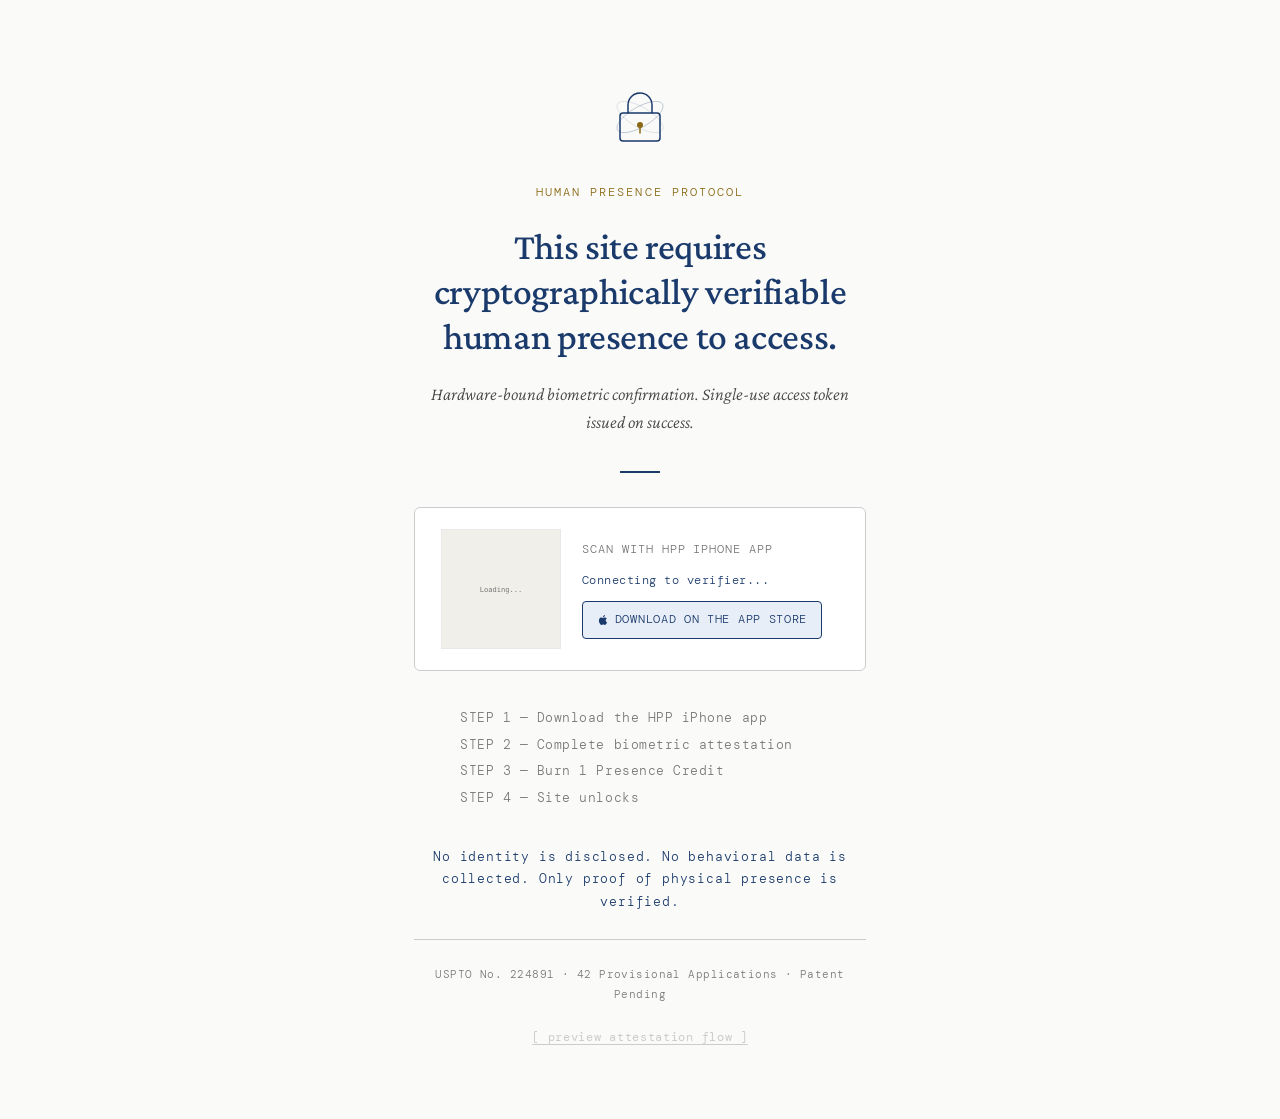
==== index.html @ fc0b7332 "Restore animated lock, full-page layout, and darker fonts on gate page User feedback: first redesign" ====
<!DOCTYPE html>
<html lang="en">
<head>
<meta charset="UTF-8">
<meta name="viewport" content="width=device-width, initial-scale=1.0">
<title>Human Presence Protocol — Architectural Framework for Verifiable Human Presence</title>
<link rel="preconnect" href="https://fonts.googleapis.com">
<link href="https://fonts.googleapis.com/css2?family=EB+Garamond:ital,wght@0,400;0,500;0,600;1,400;1,500&family=DM+Mono:wght@300;400;500&family=Crimson+Pro:ital,wght@0,300;0,400;0,600;1,300;1,400&display=swap" rel="stylesheet">
<style>
  :root {
    --ink: #1a1a1a;
    --ink-light: #444;
    --ink-muted: #777;
    --bg: #fafaf8;
    --bg-section: #f0efe9;
    --accent: #1a3a6b;
    --accent-mid: #2c5282;
    --accent-light: #e8eef7;
    --gold: #8b6914;
    --gold-light: #f7f2e4;
    --rule: #ccc;
    --rule-light: #e8e8e8;
    --serif: 'EB Garamond', Georgia, serif;
    --mono: 'DM Mono', monospace;
    --body: 'Crimson Pro', Georgia, serif;
    --nav-h: 56px;
  }

  * { box-sizing: border-box; margin: 0; padding: 0; }

  body {
    background: var(--bg);
    color: var(--ink);
    font-family: var(--serif);
    min-height: 100vh;
    overflow-y: auto;
  }

  /* ── GATE PAGE ── */
  #gate {
    position: relative; z-index: 10;
    text-align: center;
    max-width: 520px;
    width: 100%;
    margin: 0 auto;
    padding: 5rem 2rem 4rem;
    animation: fadeIn 0.7s ease both;
  }

  @keyframes fadeIn {
    from { opacity: 0; transform: translateY(16px); }
    to { opacity: 1; transform: translateY(0); }
  }

  .gate-symbol {
    width: 64px; height: 64px;
    margin: 0 auto 2rem;
    position: relative;
  }
  .gate-symbol svg { width: 100%; height: 100%; }

  /* Pulsing ring */
  .pulse-ring {
    position: absolute; inset: -16px;
    border-radius: 50%;
    border: 1px solid var(--accent);
    opacity: 0;
    animation: pulse 3s ease-out infinite;
  }
  .pulse-ring:nth-child(2) { animation-delay: 1s; }
  .pulse-ring:nth-child(3) { animation-delay: 2s; }

  @keyframes pulse {
    0% { transform: scale(0.8); opacity: 0.4; }
    100% { transform: scale(1.8); opacity: 0; }
  }

  .gate-label {
    font-family: var(--mono);
    font-size: 0.68rem;
    letter-spacing: 0.18em;
    text-transform: uppercase;
    color: var(--gold);
    margin-bottom: 1.25rem;
    display: block;
  }

  .gate-title {
    font-size: clamp(1.6rem, 5vw, 2.2rem);
    font-weight: 500;
    color: var(--accent);
    line-height: 1.2;
    margin-bottom: 1.25rem;
    letter-spacing: -0.01em;
  }

  .gate-sub {
    font-size: 1.05rem;
    color: var(--ink-light);
    line-height: 1.6;
    margin-bottom: 2rem;
    font-style: italic;
  }

  .gate-divider {
    width: 40px; height: 2px;
    background: var(--accent);
    margin: 0 auto 2rem;
  }

  /* QR + CTA row */
  .qr-row {
    display: flex;
    align-items: center;
    gap: 1.25rem;
    border: 1px solid var(--rule);
    background: white;
    padding: 1.25rem 1.5rem;
    margin-bottom: 2rem;
    border-radius: 6px;
    text-align: left;
  }
  .qr-frame {
    width: 120px; height: 120px;
    flex-shrink: 0;
    background: white;
    border: 1px solid var(--rule-light);
    display: flex; align-items: center; justify-content: center;
    overflow: hidden;
  }
  .qr-frame img {
    width: 100%; height: 100%; object-fit: contain;
  }
  .qr-right {
    display: flex; flex-direction: column; gap: 0.6rem;
  }
  .qr-caption {
    font-family: var(--mono);
    font-size: 0.72rem;
    letter-spacing: 0.08em;
    text-transform: uppercase;
    color: var(--ink-muted);
  }
  #qr-status {
    font-family: var(--mono);
    font-size: 0.72rem;
    color: var(--accent);
    letter-spacing: 0.04em;
  }

  .app-store-pill {
    display: inline-flex;
    align-items: center;
    gap: 6px;
    padding: 8px 14px;
    border: 1px solid var(--accent);
    background: var(--accent-light);
    font-family: var(--mono);
    font-size: 0.68rem;
    letter-spacing: 0.06em;
    text-transform: uppercase;
    color: var(--accent);
    border-radius: 4px;
    text-decoration: none;
    transition: background 0.15s;
    width: fit-content;
  }
  .app-store-pill:hover { background: #dde6f2; }

  /* Steps */
  .gate-steps {
    font-family: var(--mono);
    font-size: 0.78rem;
    color: var(--ink-muted);
    letter-spacing: 0.04em;
    line-height: 2;
    margin-bottom: 2rem;
    text-align: left;
    max-width: 360px;
    margin-left: auto;
    margin-right: auto;
  }

  /* Privacy footer */
  .gate-footer {
    font-family: var(--mono);
    font-size: 0.65rem;
    color: var(--ink-muted);
    letter-spacing: 0.04em;
    line-height: 1.8;
    border-top: 1px solid var(--rule);
    padding-top: 1.5rem;
  }

  /* Demo trigger */
  .demo-trigger {
    margin-top: 1.5rem;
    font-family: var(--mono);
    font-size: 0.68rem;
    color: var(--rule);
    letter-spacing: 0.06em;
    cursor: pointer;
    background: none;
    border: none;
    text-decoration: underline;
    text-underline-offset: 3px;
    transition: color 0.2s;
  }
  .demo-trigger:hover { color: var(--ink-muted); }

  @media (max-width: 520px) {
    .qr-row { flex-direction: column; text-align: center; }
    .qr-right { align-items: center; }
  }

  /* ── MODAL OVERLAY ── */
  #modal-overlay {
    display: none;
    position: fixed; inset: 0; z-index: 100;
    background: rgba(26,26,26,0.5);
    backdrop-filter: blur(4px);
    align-items: center;
    justify-content: center;
    padding: 1.5rem;
  }
  #modal-overlay.active {
    display: flex;
    animation: overlayIn 0.25s ease both;
  }
  @keyframes overlayIn {
    from { opacity: 0; }
    to { opacity: 1; }
  }

  /* ── MODAL ── */
  .modal {
    position: relative;
    max-width: 560px;
    width: 100%;
    background: var(--bg);
    border: 1px solid var(--rule);
    padding: 0;
    animation: modalIn 0.3s cubic-bezier(0.16,1,0.3,1) both;
    box-shadow: 0 24px 64px rgba(26,26,26,0.12), 0 2px 8px rgba(26,26,26,0.06);
  }
  @keyframes modalIn {
    from { opacity: 0; transform: scale(0.97) translateY(12px); }
    to { opacity: 1; transform: scale(1) translateY(0); }
  }

  /* Navy top bar */
  .modal::before {
    content: '';
    display: block;
    height: 3px;
    background: var(--accent);
  }

  .modal-inner {
    padding: 2.5rem 2.5rem 2rem;
  }

  .modal-eyebrow {
    font-family: var(--mono);
    font-size: 0.62rem;
    letter-spacing: 0.16em;
    text-transform: uppercase;
    color: var(--gold);
    margin-bottom: 1.5rem;
    display: flex;
    align-items: center;
    gap: 0.75rem;
  }
  .modal-eyebrow::after {
    content: '';
    flex: 1;
    height: 1px;
    background: var(--rule-light);
  }

  .modal-body {
    font-size: 1.08rem;
    line-height: 1.75;
    color: var(--ink-light);
  }

  .modal-body .opener {
    font-size: 1.3rem;
    font-weight: 500;
    color: var(--accent);
    margin-bottom: 1.25rem;
    line-height: 1.4;
  }

  .modal-body .trio {
    display: flex;
    flex-direction: column;
    gap: 0.1rem;
    margin: 1rem 0;
    padding-left: 1rem;
    border-left: 2px solid var(--rule);
    font-style: italic;
    color: var(--ink-muted);
    font-size: 0.98rem;
  }

  .modal-body .emphasis {
    color: var(--ink);
    font-weight: 500;
    font-size: 1.05rem;
  }

  .modal-body .headline {
    font-size: 1.12rem;
    font-weight: 600;
    color: var(--accent);
    margin: 1.25rem 0 0.75rem;
  }

  .modal-body .closing {
    font-size: 1.18rem;
    font-weight: 500;
    color: var(--accent);
    margin-top: 1.5rem;
    line-height: 1.5;
  }

  .modal-sep {
    width: 32px;
    height: 2px;
    background: var(--accent);
    margin: 1.25rem 0;
    opacity: 0.3;
  }

  /* OK button */
  .modal-footer {
    padding: 0 2.5rem 2rem;
    display: flex;
    align-items: center;
    justify-content: space-between;
    gap: 1rem;
    border-top: 1px solid var(--rule-light);
    padding-top: 1.25rem;
  }

  .modal-legal {
    font-family: var(--mono);
    font-size: 0.6rem;
    color: var(--ink-muted);
    letter-spacing: 0.04em;
    line-height: 1.6;
    max-width: 260px;
  }

  .btn-ok {
    flex-shrink: 0;
    padding: 0.65rem 2.25rem;
    background: var(--accent);
    border: 1px solid var(--accent);
    color: white;
    font-family: var(--mono);
    font-size: 0.75rem;
    letter-spacing: 0.12em;
    text-transform: uppercase;
    cursor: pointer;
    transition: background 0.15s;
    position: relative;
    overflow: hidden;
  }
  .btn-ok:hover { background: var(--accent-mid); border-color: var(--accent-mid); }
  .btn-ok span { position: relative; z-index: 1; }

  /* Verified badge */
  #verified-badge {
    display: none;
    position: fixed;
    bottom: 2rem; right: 2rem;
    z-index: 200;
    background: var(--accent);
    border: 1px solid var(--accent-mid);
    padding: 0.75rem 1.25rem;
    font-family: var(--mono);
    font-size: 0.68rem;
    letter-spacing: 0.1em;
    color: white;
    text-transform: uppercase;
    box-shadow: 0 4px 16px rgba(26,58,107,0.2);
  }
  @keyframes badgeIn {
    from { opacity: 0; transform: translateY(12px); }
    to { opacity: 1; transform: translateY(0); }
  }
  #verified-badge::before {
    content: '✓ ';
  }

* { box-sizing: border-box; margin: 0; padding: 0; }

html { scroll-behavior: smooth; font-size: 17px; }

body {
  background: var(--bg);
  color: var(--ink);
  font-family: var(--body);
  font-weight: 300;
  line-height: 1.7;
  -webkit-font-smoothing: antialiased;
}

/* ── NAV ── */
nav {
  position: sticky; top: 0; z-index: 100;
  background: rgba(250,250,248,0.97);
  border-bottom: 1px solid var(--rule);
  backdrop-filter: blur(8px);
  height: var(--nav-h);
  display: flex; align-items: center;
}
.nav-inner {
  max-width: 1200px; margin: 0 auto; padding: 0 2rem;
  display: flex; align-items: center; gap: 0; width: 100%;
}
.nav-logo {
  font-family: var(--serif); font-size: 1rem; font-weight: 500;
  color: var(--accent); text-decoration: none; letter-spacing: 0.02em;
  margin-right: auto; white-space: nowrap;
}
.nav-links {
  display: flex; gap: 0; list-style: none;
}
.nav-links a {
  display: block; padding: 0 0.85rem;
  font-family: var(--mono); font-size: 0.68rem; font-weight: 400;
  color: var(--ink-muted); text-decoration: none;
  letter-spacing: 0.06em; text-transform: uppercase;
  transition: color 0.15s;
  border-right: 1px solid var(--rule-light);
}
.nav-links a:first-child { border-left: 1px solid var(--rule-light); }
.nav-links a:hover { color: var(--accent); }

/* ── LAYOUT ── */
.container { max-width: 860px; margin: 0 auto; padding: 0 2rem; }
.container-wide { max-width: 1100px; margin: 0 auto; padding: 0 2rem; }

section { padding: 5rem 0; border-bottom: 1px solid var(--rule-light); }
section:last-child { border-bottom: none; }

/* ── HERO ── */
#home {
  padding: 7rem 0 5rem;
  background: var(--bg);
}
.hero-label {
  font-family: var(--mono); font-size: 0.72rem; font-weight: 400;
  letter-spacing: 0.12em; text-transform: uppercase; color: var(--gold);
  margin-bottom: 1.5rem; display: block;
}
.hero-title {
  font-family: var(--serif); font-size: clamp(2.2rem, 5vw, 3.4rem);
  font-weight: 500; line-height: 1.18; color: var(--accent);
  margin-bottom: 1.5rem; letter-spacing: -0.01em;
}
.hero-definition {
  font-size: 1.25rem; font-weight: 300; color: var(--ink-light);
  max-width: 640px; line-height: 1.65; margin-bottom: 2.5rem;
  border-left: 3px solid var(--accent); padding-left: 1.25rem;
  font-style: italic;
}
.hero-meta {
  font-family: var(--mono); font-size: 0.72rem; color: var(--ink-muted);
  letter-spacing: 0.04em; margin-bottom: 3rem;
}
.hero-meta span { color: var(--accent); font-weight: 500; }

.entry-grid {
  display: grid; grid-template-columns: repeat(3, 1fr); gap: 1px;
  background: var(--rule); border: 1px solid var(--rule);
  margin-top: 3rem;
}
.entry-card {
  background: var(--bg); padding: 1.75rem;
  text-decoration: none; transition: background 0.15s;
}
.entry-card:hover { background: var(--accent-light); }
.entry-card .ec-label {
  font-family: var(--mono); font-size: 0.65rem; text-transform: uppercase;
  letter-spacing: 0.1em; color: var(--gold); margin-bottom: 0.6rem; display: block;
}
.entry-card .ec-title {
  font-family: var(--serif); font-size: 1.1rem; font-weight: 500;
  color: var(--accent); margin-bottom: 0.5rem; display: block;
}
.entry-card .ec-desc {
  font-size: 0.88rem; color: var(--ink-muted); line-height: 1.5;
}

/* ── SECTION HEADERS ── */
.section-eyebrow {
  font-family: var(--mono); font-size: 0.68rem; letter-spacing: 0.12em;
  text-transform: uppercase; color: var(--gold); margin-bottom: 0.75rem; display: block;
}
.section-title {
  font-family: var(--serif); font-size: clamp(1.6rem, 3.5vw, 2.2rem);
  font-weight: 500; color: var(--accent); margin-bottom: 1rem; line-height: 1.25;
}
.section-lead {
  font-size: 1.1rem; color: var(--ink-light); max-width: 660px;
  line-height: 1.65; margin-bottom: 2.5rem;
}
.section-rule {
  width: 48px; height: 2px; background: var(--accent); margin-bottom: 2.5rem;
}

/* ── TYPOGRAPHY ── */
h3 {
  font-family: var(--serif); font-size: 1.25rem; font-weight: 500;
  color: var(--ink); margin: 2rem 0 0.6rem; line-height: 1.3;
}
h4 {
  font-family: var(--mono); font-size: 0.8rem; font-weight: 500;
  letter-spacing: 0.08em; text-transform: uppercase;
  color: var(--accent); margin: 1.5rem 0 0.4rem;
}
p { margin-bottom: 1rem; }
p:last-child { margin-bottom: 0; }

.notion-block {
  border: 1px solid var(--rule); border-left: 4px solid var(--accent);
  padding: 1.5rem 1.75rem; margin-bottom: 1.25rem; background: var(--bg);
}
.notion-block .nb-id {
  font-family: var(--mono); font-size: 0.68rem; letter-spacing: 0.1em;
  text-transform: uppercase; color: var(--accent-mid); margin-bottom: 0.4rem; display: block;
}
.notion-block .nb-name {
  font-family: var(--serif); font-size: 1.15rem; font-weight: 600;
  color: var(--ink); margin-bottom: 0.5rem;
}
.notion-block p { font-size: 0.97rem; color: var(--ink-light); }

/* ── TABLES ── */
.data-table {
  width: 100%; border-collapse: collapse;
  font-size: 0.88rem; margin: 1.5rem 0;
}
.data-table th {
  font-family: var(--mono); font-size: 0.68rem; letter-spacing: 0.08em;
  text-transform: uppercase; color: var(--ink-muted);
  border-bottom: 2px solid var(--accent); padding: 0.5rem 0.75rem;
  text-align: left; font-weight: 400;
}
.data-table td {
  padding: 0.65rem 0.75rem; border-bottom: 1px solid var(--rule-light);
  color: var(--ink-light); vertical-align: top; line-height: 1.5;
}
.data-table tr:hover td { background: var(--accent-light); }
.data-table .td-mono {
  font-family: var(--mono); font-size: 0.78rem; color: var(--accent);
}
.data-table .td-bold { font-weight: 600; color: var(--ink); }
.badge {
  display: inline-block; padding: 0.15rem 0.5rem;
  font-family: var(--mono); font-size: 0.68rem; letter-spacing: 0.06em;
  border-radius: 2px; font-weight: 500;
}
.badge-pre { background: #e8f0e8; color: var(--green-dark); }
.badge-post { background: #f0e8e8; color: var(--red-dark); }
.badge-p0 { background: var(--accent-light); color: var(--accent); }

/* ── CALLOUT / QUOTE ── */
.callout {
  background: var(--gold-light); border-left: 4px solid var(--gold);
  padding: 1.5rem 1.75rem; margin: 2rem 0; font-style: italic;
  font-size: 1.05rem; color: var(--ink);
}
.callout cite {
  display: block; margin-top: 0.75rem;
  font-style: normal; font-family: var(--mono); font-size: 0.7rem;
  color: var(--ink-muted); letter-spacing: 0.05em;
}

.warn-box {
  background: #fef9ec; border: 1px solid #d4a017; border-left: 4px solid #d4a017;
  padding: 1.25rem 1.5rem; margin: 1.5rem 0; font-size: 0.95rem;
}
.warn-box strong { color: var(--gold); font-family: var(--mono); font-size: 0.78rem; letter-spacing: 0.08em; text-transform: uppercase; }

/* ── GRID LAYOUTS ── */
.two-col { display: grid; grid-template-columns: 1fr 1fr; gap: 2rem; }
.three-col { display: grid; grid-template-columns: repeat(3, 1fr); gap: 1.5rem; }
.card {
  border: 1px solid var(--rule); padding: 1.5rem;
  background: var(--bg);
}
.card h4 { margin-top: 0; }

/* ── FILING TIMELINE ── */
.timeline { position: relative; padding-left: 2rem; }
.timeline::before {
  content: ''; position: absolute; left: 0.35rem; top: 0.4rem; bottom: 0;
  width: 1px; background: var(--rule);
}
.tl-item { position: relative; margin-bottom: 2rem; }
.tl-item::before {
  content: ''; position: absolute; left: -1.75rem; top: 0.45rem;
  width: 8px; height: 8px; border-radius: 50%;
  background: var(--accent); border: 2px solid var(--bg);
  box-shadow: 0 0 0 1px var(--accent);
}
.tl-date {
  font-family: var(--mono); font-size: 0.72rem; color: var(--accent);
  letter-spacing: 0.06em; margin-bottom: 0.3rem; display: block;
}
.tl-label { font-family: var(--serif); font-size: 1.05rem; font-weight: 500; color: var(--ink); margin-bottom: 0.4rem; }
.tl-desc { font-size: 0.92rem; color: var(--ink-muted); line-height: 1.55; }

/* ── PRIMITIVES TABLE ── */
.primitive-grid {
  display: grid; grid-template-columns: repeat(2, 1fr); gap: 1px;
  background: var(--rule); border: 1px solid var(--rule); margin: 1.5rem 0;
}
.primitive-cell {
  background: var(--bg); padding: 0.85rem 1rem;
}
.primitive-cell .pc-id {
  font-family: var(--mono); font-size: 0.7rem; color: var(--accent);
  margin-right: 0.5rem; font-weight: 500;
}
.primitive-cell .pc-name { font-size: 0.92rem; color: var(--ink); }

/* ── CHECKLIST ── */
.checklist { list-style: none; }
.checklist li {
  padding: 0.5rem 0 0.5rem 1.75rem; border-bottom: 1px solid var(--rule-light);
  position: relative; font-size: 0.95rem; color: var(--ink-light);
}
.checklist li::before {
  content: '—'; position: absolute; left: 0; color: var(--accent);
  font-family: var(--mono); font-size: 0.9rem;
}
.checklist li strong { color: var(--ink); }

/* ── SEND ORDER ── */
.send-step {
  display: grid; grid-template-columns: 2.5rem 1fr; gap: 1rem;
  align-items: start; padding: 1.25rem 0; border-bottom: 1px solid var(--rule-light);
}
.send-step:last-child { border-bottom: none; }
.step-num {
  font-family: var(--mono); font-size: 1.5rem; font-weight: 300;
  color: var(--rule); line-height: 1;
}
.step-body strong {
  font-family: var(--serif); font-size: 1.05rem; font-weight: 600;
  color: var(--accent); display: block; margin-bottom: 0.25rem;
}
.step-body .step-timing {
  font-family: var(--mono); font-size: 0.68rem; letter-spacing: 0.08em;
  text-transform: uppercase; color: var(--gold); margin-bottom: 0.4rem; display: block;
}
.step-body p { font-size: 0.92rem; color: var(--ink-muted); margin: 0; }

/* ── FOOTER ── */
footer {
  background: var(--ink); color: rgba(255,255,255,0.6);
  padding: 3rem 0; font-size: 0.82rem; font-family: var(--mono);
  letter-spacing: 0.04em; line-height: 1.8;
}
footer a { color: rgba(255,255,255,0.4); text-decoration: none; }
footer .footer-title { color: rgba(255,255,255,0.9); font-size: 0.95rem; font-family: var(--serif); font-weight: 500; margin-bottom: 0.75rem; }

/* ── UTILITY ── */
.text-mono { font-family: var(--mono); font-size: 0.82rem; }
.text-muted { color: var(--ink-muted); }
.mt-sm { margin-top: 1rem; }
.mt-md { margin-top: 2rem; }
.mt-lg { margin-top: 3rem; }
.alt-bg { background: var(--bg-section); }

/* ── RESPONSIVE ── */
@media (max-width: 768px) {
  .two-col, .three-col, .entry-grid, .primitive-grid { grid-template-columns: 1fr; }
  .nav-links { display: none; }
  .container { padding: 0 1.25rem; }
}

/* ── ANIMATIONS ── */
@keyframes fadeUp {
  from { opacity: 0; transform: translateY(16px); }
  to { opacity: 1; transform: translateY(0); }
}
.hero-title, .hero-definition, .hero-meta { animation: fadeUp 0.6s ease both; }
.hero-title { animation-delay: 0.05s; }
.hero-definition { animation-delay: 0.15s; }
.hero-meta { animation-delay: 0.25s; }
</style>
</head>
<body>

<!-- ══ HARD GATE PAGE ══ -->
<div id="gate">

  <div class="gate-symbol">
    <div class="pulse-ring"></div>
    <div class="pulse-ring"></div>
    <div class="pulse-ring"></div>
    <svg viewBox="0 0 64 64" fill="none" xmlns="http://www.w3.org/2000/svg">
      <rect x="12" y="28" width="40" height="28" rx="3" fill="none" stroke="#1a3a6b" stroke-width="1.5"/>
      <path d="M20 28v-8a12 12 0 0 1 24 0v8" fill="none" stroke="#1a3a6b" stroke-width="1.5" stroke-linecap="round"/>
      <ellipse cx="32" cy="32" rx="26" ry="10" fill="none" stroke="rgba(26,58,107,0.3)" stroke-width="0.75" transform="rotate(-30 32 32)"/>
      <ellipse cx="32" cy="32" rx="26" ry="10" fill="none" stroke="rgba(26,58,107,0.15)" stroke-width="0.75" transform="rotate(30 32 32)"/>
      <circle cx="32" cy="40" r="3" fill="#8b6914"/>
      <line x1="32" y1="43" x2="32" y2="48" stroke="#8b6914" stroke-width="1.5" stroke-linecap="round"/>
    </svg>
  </div>

  <span class="gate-label">Human Presence Protocol</span>
  <h1 class="gate-title">This site requires cryptographically verifiable human presence to access.</h1>
  <p class="gate-sub">Hardware-bound biometric confirmation. Single-use access token issued on success.</p>
  <div class="gate-divider"></div>

  <div class="qr-row">
    <div class="qr-frame">
      <img id="qr-img" src="data:image/svg+xml,%3Csvg xmlns='http://www.w3.org/2000/svg' width='200' height='200'%3E%3Crect width='200' height='200' fill='%23f0efe9'/%3E%3Ctext x='100' y='105' text-anchor='middle' font-family='monospace' font-size='12' fill='%23777'%3ELoading...%3C/text%3E%3C/svg%3E" alt="Scan this QR code with the HPP iPhone app">
    </div>
    <div class="qr-right">
      <span class="qr-caption">Scan with HPP iPhone app</span>
      <span id="qr-status">Connecting to verifier...</span>
      <a href="#" class="app-store-pill">
        <svg width="12" height="12" viewBox="0 0 24 24" fill="#1a3a6b"><path d="M18.71 19.5c-.83 1.24-1.71 2.45-3.05 2.47-1.34.03-1.77-.79-3.29-.79-1.53 0-2 .77-3.27.82-1.31.05-2.3-1.32-3.14-2.53C4.25 17 2.94 12.45 4.7 9.39c.87-1.52 2.43-2.48 4.12-2.51 1.28-.02 2.5.87 3.29.87.78 0 2.26-1.07 3.8-.91.65.03 2.47.26 3.64 1.98-.09.06-2.17 1.28-2.15 3.81.03 3.02 2.65 4.03 2.68 4.04-.03.07-.42 1.44-1.38 2.83M13 3.5c.73-.83 1.94-1.46 2.94-1.5.13 1.17-.34 2.35-1.04 3.19-.69.85-1.83 1.51-2.95 1.42-.15-1.15.41-2.35 1.05-3.11z"/></svg>
        Download on the App Store
      </a>
    </div>
  </div>

  <div class="gate-steps">
    <div>STEP 1 &mdash; Download the HPP iPhone app</div>
    <div>STEP 2 &mdash; Complete biometric attestation</div>
    <div>STEP 3 &mdash; Burn 1 Presence Credit</div>
    <div>STEP 4 &mdash; Site unlocks</div>
  </div>

  <p style="font-family:var(--mono);font-size:0.78rem;color:var(--accent);letter-spacing:0.06em;margin-bottom:1.5rem;">
    No identity is disclosed. No behavioral data is collected. Only proof of physical presence is verified.
  </p>

  <div class="gate-footer">
    USPTO No. 224891 &middot; 42 Provisional Applications &middot; Patent Pending
  </div>

  <button class="demo-trigger" onclick="showWelcome()">[ preview attestation flow ]</button>

</div>

<!-- ══ WELCOME MODAL ══ -->
<div id="modal-overlay">
  <div class="modal" role="dialog" aria-modal="true" aria-labelledby="modal-heading">
    <div class="modal-inner">
      <div class="modal-eyebrow">Attestation Complete · Presence Verified</div>

      <div class="modal-body">
        <p class="opener" id="modal-heading">Human presence verified.</p>
        <p class="opener" style="margin-top:-0.5rem;">A cryptographic proof of a physically present human has been issued.</p>

        <div class="modal-sep"></div>

        <p>By burning one Presence Credit you have opened the first human-attested website in the history of the internet.</p>

        <div class="trio">
          <span>Automated systems cannot satisfy the H-Constant.</span>
          <span style="color:var(--accent);font-style:normal;font-weight:500;">You just did.</span>
        </div>

        <div class="modal-sep"></div>

        <p>This moment demonstrates the core constraint of the Human Presence Protocol: presence is no longer a policy claim. It is a cryptographic, hardware-enforced property.</p>

        <p class="closing" style="margin-top:1.25rem;">Welcome to the attested internet.</p>
      </div>
    </div>

    <div class="modal-footer">
      <p class="modal-legal">
        All attestations are pseudonymous.<br>
        No identity disclosure. No data collection.<br>
        Patent pending · USPTO Customer No. 224891
      </p>
      <button class="btn-ok" onclick="proceed()"><span>Proceed</span></button>
    </div>
  </div>
</div>

<!-- Verified badge (persists after Proceed) -->
<div id="verified-badge">HPP Verified</div>

<script>
  var API_BASE = 'https://hpp-verifier.onrender.com';
  var RELAY_ID = null;
  var SESSION_TOKEN = null;
  var proceedClicked = false;
  var pollTimer = null;

  function showWelcome() {
    var overlay = document.getElementById('modal-overlay');
    overlay.classList.add('active');
  }

  function proceed() {
    if (proceedClicked) return;
    proceedClicked = true;
    document.getElementById('modal-overlay').classList.remove('active');
    var badge = document.getElementById('verified-badge');
    badge.style.display = 'block';
    badge.style.animation = 'badgeIn 0.4s cubic-bezier(0.16,1,0.3,1) both';
    // Redirect to the unified site page
    if (SESSION_TOKEN) {
      window.location.href = 'site.html?session_token=' + encodeURIComponent(SESSION_TOKEN);
    } else {
      window.location.href = 'site.html';
    }
  }

  // Pre-warm the backend immediately on script load (fire-and-forget)
  fetch(API_BASE + '/health').catch(function(){});

  // Request a fresh relay + QR from the backend, with auto-retry
  function initRelay() {
    var statusEl = document.getElementById('qr-status');
    var qrImg = document.getElementById('qr-img');
    if (statusEl) statusEl.textContent = 'Connecting to verifier...';
    if (qrImg) qrImg.style.animation = 'pulse-timer 2s infinite';

    var attempt = 0;
    var maxAttempts = 12; // ~60s total with backoff

    function tryChallenge() {
      attempt++;
      var delay = Math.min(attempt * 3, 10); // 3s, 6s, 9s, then cap at 10s
      if (attempt > 1 && statusEl) {
        statusEl.textContent = 'Waking verifier — attempt ' + attempt + '...';
      }

      // Step 1: Create relay slot, Step 2: Build QR
      fetch(API_BASE + '/relay/create', {
        method: 'POST',
        headers: { 'Content-Type': 'application/json' },
        body: '{}'
      })
      .then(function(res) { return res.json(); })
      .then(function(relayData) {
        if (relayData.relay_id) {
          RELAY_ID = relayData.relay_id;
          if (qrImg) { qrImg.src = API_BASE + '/qr?relay_id=' + RELAY_ID + '&session_duration=600'; qrImg.style.animation = 'none'; }
          if (statusEl) statusEl.textContent = 'Scan with HPP iPhone app';
          startPolling();
        } else if (attempt < maxAttempts) {
          setTimeout(tryChallenge, delay * 1000);
        } else {
          if (statusEl) statusEl.textContent = 'Verifier unavailable — refresh to try again';
          if (qrImg) qrImg.style.animation = 'none';
        }
      })
      .catch(function() {
        if (attempt < maxAttempts) {
          setTimeout(tryChallenge, delay * 1000);
        } else {
          if (statusEl) statusEl.textContent = 'Verifier offline — refresh to try again';
          if (qrImg) qrImg.style.animation = 'none';
        }
      });
    }

    tryChallenge();
  }

  // Relay polling — check every 2s for attestation token
  function startPolling() {
    if (!RELAY_ID) return;
    var statusEl = document.getElementById('qr-status');
    pollTimer = setInterval(function() {
      fetch(API_BASE + '/relay/' + RELAY_ID)
        .then(function(res) { return res.json(); })
        .then(function(data) {
          if (data.status === 'ready' && data.session_token) {
            clearInterval(pollTimer);
            SESSION_TOKEN = data.session_token;
            if (statusEl) statusEl.textContent = 'Presence verified';
            showWelcome();
          } else if (data.status === 'expired' || data.status === 'not_found') {
            clearInterval(pollTimer);
            if (statusEl) statusEl.textContent = 'QR expired — refresh this page to try again';
            var qrImg = document.getElementById('qr-img');
            if (qrImg) qrImg.style.opacity = '0.3';
          }
        })
        .catch(function() {});
    }, 2000);
  }

  initRelay();
</script>

<!-- ══ FULL SITE (loads after attestation) ══ -->
<div id="site" style="display:none;width:100%;">

<!-- ══ NAVIGATION ══ -->
<nav>
  <div class="nav-inner">
    <a class="nav-logo" href="#home">Human Presence Protocol</a>
    <ul class="nav-links">
      <li><a href="#architecture">Architecture</a></li>
      <li><a href="#evidence">Evidence</a></li>
      <li><a href="#remedy">Structural Remedy</a></li>
      <li><a href="#rad">RAD</a></li>
      <li><a href="#academic">Academic</a></li>
      <li><a href="#portfolio">Portfolio</a></li>
      <li><a href="#verification">Verification</a></li>
      <li><a href="#contact">Contact</a></li>
    </ul>
  </div>
</nav>

<!-- ══ HOME ══ -->
<section id="home" style="padding-top:6rem;padding-bottom:4rem;">
  <div class="container">
    <span class="hero-label">USPTO Customer No. 224891</span>
    <h1 class="hero-title">Human Presence Protocol</h1>
    <p class="hero-definition">
      HPP is a constraint-based attestation protocol that produces cryptographically verifiable evidence of human presence without requiring identity disclosure. It enforces thermodynamic cost symmetry between humans and bots: the human body is the non-parallelizable substrate; no software substitution is possible at the hardware attestation layer.
    </p>
    <p style="font-size:1.05rem;color:var(--ink-muted);font-style:italic;margin-bottom:1.5rem;padding-left:1.25rem;border-left:2px solid var(--rule);">
      "Every machine proof imposes an energy tax; HPP reads a signal existence is already emitting. The human body is the proof. Existence is the work. Presence is the consensus."
    </p>
    <div class="warn-box" style="margin-bottom:0;">
      <strong>Public Domain Release</strong> — This site releases the Human Presence Protocol (HPP) architecture into the public domain for evaluation, verification, and academic scrutiny. All 42 patent applications remain pending under USPTO Customer No. 224891; this release does not waive any patent rights.
    </div>
    <p class="hero-meta">
      <span>42 provisional patent families</span> · Filed February 14 – March 28, 2026 ·
      <span>1,429 claims</span> · 32 primitives · 15 invariants · 48 capability enablers ·
      NP Deadline: February 14, 2027
    </p>


    <div class="warn-box" style="margin-top:2.5rem;">
      <strong>Patent Pending</strong> — All 42 provisional families filed under USPTO Customer No. 224891. All materials on this site are provided for evaluation purposes only and do not constitute legal advice. All patent applications are provisional and subject to examination.
    </div>

    <div class="entry-grid" style="margin-top:3rem;">
      <a class="entry-card" href="#remedy">
        <span class="ec-label">For Regulators</span>
        <span class="ec-title">Structural Remedy</span>
        <p class="ec-desc">10-condition Srinivasan map. HPP as architecturally enforceable antitrust remedy. FTC / DOJ / AG entry point.</p>
      </a>
      <a class="entry-card" href="#rad">
        <span class="ec-label">For Counsel</span>
        <span class="ec-title">RAD Documentation</span>
        <p class="ec-desc">USPTO filing dates vs. KGM verdict. Six KGM features mapped to HPP applications. MDL 3047 bellwether context.</p>
      </a>
      <a class="entry-card" href="#academic">
        <span class="ec-label">For Academics</span>
        <span class="ec-title">Formal Model</span>
        <p class="ec-desc">Three formal notions + one physical assumption. Adversarial games. Necessity theorem. Dependency chain. USENIX NPHT submission.</p>
      </a>
    </div>
  </div>
</section>

<!-- ══ 1. ARCHITECTURE ══ -->
<section id="architecture" class="alt-bg">
  <div class="container">
    <span class="section-eyebrow">Section 1 — The Architecture</span>
    <h2 class="section-title">The Technical Core</h2>
    <div class="section-rule"></div>
    <p class="section-lead">HPP is a constraint-based attestation protocol. It enforces thermodynamic cost symmetry between humans and bots — not by detecting bot behavior, but by requiring physical costs that only a human body can produce. The human body is the non-parallelizable substrate; NPHT formalizes this. Architecture cannot be reversed by a platform decision. Presence Credits are a consequence of Biometric Burn, not a standalone economic invention. <em>HPP does not require identity disclosure; all attestations are pseudonymous and bound only to hardware, not identity.</em></p>

    <!-- 1.1 Notions -->
    <h3 id="four-notions">1.1 — Three Formal Notions + One Physical Assumption</h3>
    <p style="color:var(--ink-muted);font-size:0.95rem;margin-bottom:0.75rem;">HPP v1.2 §1.1 defines a notion as "a formally named, quantified property that parameterizes the adversarial model." Under this definition, the construction rests on three formal security notions (HPP-PRES, NPHT, Biometric Burn) and one physical assumption (H-Constant) that functions as a model-level notion. All four are required. Removing any one collapses the construction. The H-Constant is not proven within the model — it is assumed, in the same way that hardness assumptions (LWE, DDH, random oracle) are assumed in cryptography. All security claims that depend on it are assumption-conditional.</p>
    <p style="color:var(--ink-muted);font-size:0.95rem;margin-bottom:0.5rem;font-style:italic;">Notions are properties; primitives are mechanisms; assumptions are premises.</p>
    <p style="color:var(--ink-muted);font-size:0.88rem;margin-bottom:1.5rem;">HPP is: a constraint-based attestation protocol · pseudonymous by design · hardware-bound, not identity-bound. &nbsp;HPP is not: biometrics-as-identity · surveillance · behavioral detection · a social credit system · a token economy.</p>

    <table class="data-table" style="margin-bottom:2rem;">
      <thead>
        <tr>
          <th>Element</th>
          <th>Category</th>
          <th>Role</th>
          <th>Proven?</th>
        </tr>
      </thead>
      <tbody>
        <tr>
          <td class="td-bold">HPP-PRES</td>
          <td class="td-mono">Security notion</td>
          <td>Unforgeability</td>
          <td>Proven conditional on assumptions</td>
        </tr>
        <tr>
          <td class="td-bold">NPHT</td>
          <td class="td-mono">Throughput notion</td>
          <td>Non-parallelizability</td>
          <td>Proven conditional on assumptions</td>
        </tr>
        <tr>
          <td class="td-bold">Biometric Burn</td>
          <td class="td-mono">Closure notion</td>
          <td>State transition validity</td>
          <td>Proven conditional on assumptions</td>
        </tr>
        <tr style="background:var(--gold-light);">
          <td class="td-bold" style="color:var(--gold);">H-Constant</td>
          <td class="td-mono" style="color:var(--gold);">Physical assumption</td>
          <td style="color:var(--gold);">Energy lower bound</td>
          <td style="color:var(--gold);font-style:italic;">Assumed, not proven</td>
        </tr>
      </tbody>
    </table>


    <p style="color:var(--ink-muted);font-size:0.88rem;margin-bottom:1.5rem;font-style:italic;">The adversary is any PPT attacker with arbitrary compute, arbitrary software control, and no access to hardware-bound biometric liveness channels.</p>

    <div class="notion-block">
      <span class="nb-id">Notion I — HPP-PRES</span>
      <div class="nb-name">Security Notion — Cryptographic Unforgeability</div>
      <p>The core cryptographic security notion. HPP-PRES defines the adversarial unforgeability game: a probabilistic polynomial-time adversary A with query access (q_n nonce queries, q_b biometric queries, q_h hardware queries) cannot produce a valid presence attestation without satisfying the physical hardware-bound biometric requirements. Formally: Pr[A wins HPP-PRES] ≤ Adv_sig(λ,q,t) + q_n/2^λ + q_b·ε_live + q_h·ε_hw. This bound is assumption-conditional on the H-Constant holding. Revised following external review; see Section 6.</p>
    </div>

    <div class="notion-block">
      <span class="nb-id">Notion II — NPHT</span>
      <div class="nb-name">Adversarial Throughput Notion — Non-Parallelizable Human Time</div>
      <p>The adversarial throughput notion. NPHT formalizes the non-parallelizability of valid attestation sequences: the throughput of valid attestations is bounded above by the physical capacity of a single human being operating a hardware-bound device over a real-time Attestation Window. No software multiplier can substitute for the biological substrate. Bot farms cannot scale valid attestation output because the cost is per-human per window, not per compute cycle. NPHT is the formal statement of why the human body is the non-parallelizable substrate. Assumption-conditional on the H-Constant. <em>NPHT is not a performance metric; it is a security bound on adversarial throughput.</em></p>
    </div>

    <div class="notion-block" style="border-left-color:var(--gold);">
      <span class="nb-id" style="color:var(--gold);">Assumption (Model-Level Notion) — H-Constant</span>
      <div class="nb-name">Physical Lower-Bound Assumption</div>
      <p>The H-Constant (≈8 joules per attestation) is a physical lower-bound assumption — not a security notion proven within the model, but a quantified, named, load-bearing assumption that parameterizes the adversarial model. It functions as a model-level notion in the sense of v1.2 §1.1: a formally named, quantified property on which the adversarial game depends. It is assumed in the same way that hardness assumptions (LWE, random oracle) are assumed in cryptography — not derived, but stated as a condition on which all dependent security claims are conditional. The H-Constant cannot be set to zero by a software update; it is grounded in the physical energy required to produce a valid Biometric Liveness Gate signal on a Hardware-Bound Key device. <em>The H-Constant is environment-dependent; its value is not universal but must be bounded below by a positive constant in any valid instantiation (v1.2 §1.4). It does not assert a specific numeric value for any hardware platform; it asserts only that a positive lower bound exists.</em></p>
    </div>

    <div class="notion-block">
      <span class="nb-id">Notion III — Biometric Burn</span>
      <div class="nb-name">Consumption-Closure Notion — State-Predicate Closure</div>
      <p>The consumption-closure notion. Biometric Burn is a formal state predicate: a valid attestation event transitions the attestation state of a hardware-bound device from an open-window state to a closed-window state, consuming a Biometric Liveness Gate signal that cannot be replayed or delegated. Presence Credits are the output of this state transition — a consequence of Biometric Burn, not a standalone economic invention. The notion closes the construction: no attestation is valid unless the hardware-bound liveness gate has been consumed in that Attestation Window. <em>Biometric Burn is not a rate limit; it is a state-predicate closure condition (v1.2 Definition 6).</em></p>
    </div>

    <div class="callout">
      "Every machine proof imposes an energy tax; HPP reads a signal existence is already emitting. The human body is the proof. Existence is the work. Presence is the consensus."
      <cite>— HPP Core Thesis</cite>
    </div>

    <!-- Dependency Chain Diagram -->
    <h3 id="dependency-chain" style="margin-top:2rem;">1.2 — Dependency Chain</h3>
    <p style="color:var(--ink-muted);font-size:0.95rem;margin-bottom:0.5rem;">Each element is required. The chain flows left to right: the physical assumption grounds the throughput notion, which grounds unforgeability, which closes via state predicate into the Presence Credit output. <em>The dependency chain is directional; later notions cannot substitute for earlier ones.</em></p>
    <p style="color:var(--ink-muted);font-size:0.88rem;margin-bottom:1.25rem;font-style:italic;">Presence Credits are not a currency, token, or transferable asset; they are a per-window attestation output.</p>
    <div style="overflow-x:auto;margin-bottom:2rem;">
      <div style="display:flex;align-items:stretch;gap:0;min-width:600px;border:1px solid var(--rule);">
        <!-- H-Constant -->
        <div style="flex:1;background:var(--gold-light);border-right:1px solid var(--rule);padding:1.1rem 1rem;">
          <div style="font-family:var(--mono);font-size:0.62rem;letter-spacing:0.1em;text-transform:uppercase;color:var(--gold);margin-bottom:0.3rem;">Physical Assumption</div>
          <div style="font-family:var(--serif);font-size:1rem;font-weight:600;color:var(--gold);margin-bottom:0.3rem;">H-Constant</div>
          <div style="font-size:0.78rem;color:var(--ink-muted);line-height:1.4;">≈8 J/attestation<br>Energy lower bound<br><em>Assumed, not proven</em></div>
        </div>
        <!-- Arrow -->
        <div style="display:flex;align-items:center;padding:0 0.5rem;background:var(--bg-section);color:var(--ink-muted);font-size:1.2rem;">→</div>
        <!-- NPHT -->
        <div style="flex:1;background:var(--accent-light);border-right:1px solid var(--rule);padding:1.1rem 1rem;">
          <div style="font-family:var(--mono);font-size:0.62rem;letter-spacing:0.1em;text-transform:uppercase;color:var(--accent-mid);margin-bottom:0.3rem;">Throughput Notion</div>
          <div style="font-family:var(--serif);font-size:1rem;font-weight:600;color:var(--accent);margin-bottom:0.3rem;">NPHT</div>
          <div style="font-size:0.78rem;color:var(--ink-muted);line-height:1.4;">Non-parallelizability<br>Bounded by H-Constant<br><em>Conditional</em></div>
        </div>
        <!-- Arrow -->
        <div style="display:flex;align-items:center;padding:0 0.5rem;background:var(--bg-section);color:var(--ink-muted);font-size:1.2rem;">→</div>
        <!-- HPP-PRES -->
        <div style="flex:1;background:var(--accent-light);border-right:1px solid var(--rule);padding:1.1rem 1rem;">
          <div style="font-family:var(--mono);font-size:0.62rem;letter-spacing:0.1em;text-transform:uppercase;color:var(--accent-mid);margin-bottom:0.3rem;">Security Notion</div>
          <div style="font-family:var(--serif);font-size:1rem;font-weight:600;color:var(--accent);margin-bottom:0.3rem;">HPP-PRES</div>
          <div style="font-size:0.78rem;color:var(--ink-muted);line-height:1.4;">Unforgeability<br>Requires bounded NPHT<br><em>Conditional</em></div>
        </div>
        <!-- Arrow -->
        <div style="display:flex;align-items:center;padding:0 0.5rem;background:var(--bg-section);color:var(--ink-muted);font-size:1.2rem;">→</div>
        <!-- Biometric Burn -->
        <div style="flex:1;background:var(--accent-light);border-right:1px solid var(--rule);padding:1.1rem 1rem;">
          <div style="font-family:var(--mono);font-size:0.62rem;letter-spacing:0.1em;text-transform:uppercase;color:var(--accent-mid);margin-bottom:0.3rem;">Closure Notion</div>
          <div style="font-family:var(--serif);font-size:1rem;font-weight:600;color:var(--accent);margin-bottom:0.3rem;">Biometric Burn</div>
          <div style="font-size:0.78rem;color:var(--ink-muted);line-height:1.4;">State transition validity<br>Closes construction<br><em>Conditional</em></div>
        </div>
        <!-- Arrow -->
        <div style="display:flex;align-items:center;padding:0 0.5rem;background:var(--bg-section);color:var(--ink-muted);font-size:1.2rem;">→</div>
        <!-- Presence Credits -->
        <div style="flex:1;background:var(--bg);padding:1.1rem 1rem;">
          <div style="font-family:var(--mono);font-size:0.62rem;letter-spacing:0.1em;text-transform:uppercase;color:var(--ink-muted);margin-bottom:0.3rem;">Output</div>
          <div style="font-family:var(--serif);font-size:1rem;font-weight:600;color:var(--ink);margin-bottom:0.3rem;">Presence Credits</div>
          <div style="font-size:0.78rem;color:var(--ink-muted);line-height:1.4;">Non-transferable<br>Hardware-bound<br><em>Per window</em></div>
        </div>
      </div>
    </div>

    <!-- 1.3 Minimal Constraint Set -->
    <h3 id="minimal-constraint">1.3 — Minimal Constraint Set</h3>
    <p>The Minimal Constraint Set consists of three formal notions (HPP-PRES, NPHT, Biometric Burn) and one physical assumption (H-Constant). All four are required. Removing any one collapses the construction under the adversarial model of v1.2. <em>The Minimal Constraint Set is not tunable; all four elements must hold simultaneously.</em></p>
    <p style="color:var(--ink-muted);font-size:0.95rem;margin-top:0.75rem;">Server-time-authoritative gating and Hardware-Bound Keys are necessary implementation prerequisites — required for any valid instantiation — but they are not themselves the formal constraint set. They are conditions on which the notions depend, not the notions themselves.</p>
    <div class="two-col" style="margin:1.5rem 0;">
      <div class="card">
        <h4>Implementation Prerequisite 1 — Server-Time-Authoritative Gating</h4>
        <p>Attestation Windows are set by server time, not client clock, preventing replay and pre-computation attacks. Required for NPHT and HPP-PRES to hold. <em>An Attestation Window is a server-defined real-time interval during which a biometric liveness event must occur for an attestation to be valid.</em></p>
      </div>
      <div class="card">
        <h4>Implementation Prerequisite 2 — Hardware-Bound Keys</h4>
        <p>Attestation is cryptographically bound to a specific physical device via Secure Enclave or equivalent TEE. Required for the H-Constant assumption and Biometric Burn notion to hold. <em>Hardware-Bound Keys are non-exportable keys generated inside a Secure Enclave or equivalent TEE; they cannot be cloned, copied, or transferred.</em></p>
      </div>
    </div>

    <!-- 1.4 Primitives -->
    <h3 id="primitives">1.4 — 32 Primitives (P1–P15 · G1–G9 · E1–E8)</h3>
    <p style="color:var(--ink-muted);font-size:0.95rem;margin-bottom:1rem;">Primitives are algorithmic or architectural building blocks — they are distinct from notions. Notions are formal security properties; primitives are the specific mechanisms that implement them. Layer 8: P1–P15 (Human Presence Protocol) · Layer 9: G1–G9 (Constitutional Governance, open-sourced CC) · Layer 10: E1–E8 (Economic Framework). The 48 Capability Enablers (CE1–CE48) span all rings and express how primitives combine into deployable functions.</p>
    <div class="primitive-grid">
      <div class="primitive-cell"><span class="pc-id">P1</span><span class="pc-name">Time-Anchored Biometric Pulse</span></div>
      <div class="primitive-cell"><span class="pc-id">P2</span><span class="pc-name">Hardware-Bound Attestation Root</span></div>
      <div class="primitive-cell"><span class="pc-id">P3</span><span class="pc-name">Human Continuity Score</span></div>
      <div class="primitive-cell"><span class="pc-id">P4</span><span class="pc-name">Daily Boundary Epoch</span></div>
      <div class="primitive-cell"><span class="pc-id">P5</span><span class="pc-name">Non-Transferable Presence Credit</span></div>
      <div class="primitive-cell"><span class="pc-id">P6</span><span class="pc-name">Single Primary Device</span></div>
      <div class="primitive-cell"><span class="pc-id">P7</span><span class="pc-name">Atomic Migration</span></div>
      <div class="primitive-cell"><span class="pc-id">P8</span><span class="pc-name">Deferred Attestation Settlement</span></div>
      <div class="primitive-cell"><span class="pc-id">P9</span><span class="pc-name">Trust Bridging Assertion</span></div>
      <div class="primitive-cell"><span class="pc-id">P10</span><span class="pc-name">API-Mediated Verification</span></div>
      <div class="primitive-cell"><span class="pc-id">P11</span><span class="pc-name">Tamper-Evident Ledger</span></div>
      <div class="primitive-cell"><span class="pc-id">P12</span><span class="pc-name">Commitment-Based Presence Proof</span></div>
      <div class="primitive-cell"><span class="pc-id">P13</span><span class="pc-name">Replay-Resistant Attestation Windows</span></div>
      <div class="primitive-cell"><span class="pc-id">P14</span><span class="pc-name">Anti-Sybil Presence Accumulation</span></div>
      <div class="primitive-cell"><span class="pc-id">P15</span><span class="pc-name">Endpoint-Bound Attestation</span></div>
      <div class="primitive-cell"><span class="pc-id">G1–G9</span><span class="pc-name">Constitutional Governance Primitives (Layer 9, CC license)</span></div>
      <div class="primitive-cell"><span class="pc-id">E1–E8</span><span class="pc-name">Economic Framework Primitives (Layer 10)</span></div>
      <div class="primitive-cell"><span class="pc-id">CE1–CE48</span><span class="pc-name">48 Capability Enablers — cross-ring deployment functions</span></div>
    </div>

    <!-- 1.5 Ring/Layer Stack -->
    <h3 id="rings">1.5 — Rings, Layers, and Enforcement Stack</h3>
    <div class="three-col" style="margin-top:1.25rem;">
      <div class="card">
        <h4>Ring 1</h4>
        <p style="font-size:0.9rem;">Hardware Attestation. Secure Enclave / TEE binding. Pro-A (App. No. 63/983,106) and Pro-K (App. No. 63/983,136). Filed February 14, 2026. Pro-A and Pro-K are the primary RAD anchors for the portfolio — 39 days before the KGM verdict.</p>
      </div>
      <div class="card">
        <h4>Ring 2</h4>
        <p style="font-size:0.9rem;">Enforcement Economics. H-Constant physical lower-bound notion. Presence Credits as consequence of Biometric Burn. Non-transferability. Pro-L (App. No. 63/985,404) filed February 18, 2026. Pro-L is a RAD anchor for enforcement economics — 35 days before verdict.</p>
      </div>
      <div class="card">
        <h4>Rings 3–4</h4>
        <p style="font-size:0.9rem;">Verticals. Age verification (Pro-P, RAD anchor, February 18, 2026). Child safety (Pro-M, March 27, 2026). Active/Passive presence tiers (Pro-Q, App. No. 64/018,841, March 27, 2026). Pro-Q is a post-verdict enforcement architecture — not a RAD anchor.</p>
      </div>
      <div class="card">
        <h4>INV Layer</h4>
        <p style="font-size:0.9rem;">15 System Invariants. INV-01 through INV-15. Top-Level Domain namespace. INV-15 (Endpoint-Bound Attestation, App. No. 64/018,908) confirmed March 27, 2026.</p>
      </div>
      <div class="card">
        <h4>ECO Layer</h4>
        <p style="font-size:0.9rem;">Economic primitives. ECO-A through ECO-H define the Presence Credit supply mechanics, settlement architecture, and cross-platform interoperability structures. These are architectural primitives — not market mandates or policy prescriptions.</p>
      </div>
      <div class="card">
        <h4>Layers 8–11</h4>
        <p style="font-size:0.9rem;">L8: Human Presence Protocol · L9: Constitutional Governance (open-sourced CC) · L10: Economic Framework · L11: Civilization Design</p>
      </div>
    </div>

    <!-- What HPP is NOT -->
    <h3 style="margin-top:3rem;">1.6 — What HPP Is Not</h3>
    <p style="color:var(--ink-muted);font-size:0.95rem;margin-bottom:1.25rem;">HPP does not require identity disclosure; all attestations are pseudonymous. The protocol answers one question only: is this signal consistent with a physically present human being? The following misinterpretations are common and incorrect.</p>
    <div class="three-col" style="margin-top:1rem;">
      <div class="card" style="border-left:3px solid var(--red-dark);">
        <h4 style="color:var(--red-dark);">Not biometrics-as-identity</h4>
        <p style="font-size:0.88rem;">HPP uses a biometric signal to confirm liveness — the physical presence of a human being in an Attestation Window. It does not use biometrics to identify who that human is. P12 (Commitment-Based Presence Proof) enables zero-knowledge verification: a platform receives proof of presence, not identity.</p>
      </div>
      <div class="card" style="border-left:3px solid var(--red-dark);">
        <h4 style="color:var(--red-dark);">Not surveillance</h4>
        <p style="font-size:0.88rem;">HPP does not record, transmit, or aggregate user behavior. The attestation is a point-in-time cryptographic proof. It says "a human was present at this device at this window." It does not say what that human did, read, said, or bought.</p>
      </div>
      <div class="card" style="border-left:3px solid var(--red-dark);">
        <h4 style="color:var(--red-dark);">Not behavioral detection</h4>
        <p style="font-size:0.88rem;">HPP is constraint-based, not detection-based. It does not analyze patterns of behavior to infer whether a user is a bot. It enforces a physical cost that bots cannot pay. The distinction is foundational: detection degrades as AI improves; constraint does not.</p>
      </div>
      <div class="card" style="border-left:3px solid var(--red-dark);">
        <h4 style="color:var(--red-dark);">Not a social credit system</h4>
        <p style="font-size:0.88rem;">Presence Credits are non-transferable, non-tradeable, and not linked to behavior, content, or social standing. They record only that a human was present. They expire daily. They cannot be accumulated across identities or used for scoring.</p>
      </div>
      <div class="card" style="border-left:3px solid var(--red-dark);">
        <h4 style="color:var(--red-dark);">Not a token economy</h4>
        <p style="font-size:0.88rem;">Presence Credits are not a cryptocurrency, a blockchain token, or a monetizable asset. They are an architectural state output of Biometric Burn — a formal closure predicate. Their function is attestation validity, not exchange value.</p>
      </div>
      <div class="card" style="border-left:3px solid var(--red-dark);">
        <h4 style="color:var(--red-dark);">Not a mandate or policy</h4>
        <p style="font-size:0.88rem;">HPP is an architectural framework presented for evaluation. It does not assert that any regulator, court, or platform has adopted or is required to adopt it. All materials on this site are provided for informational and technical evaluation purposes only.</p>
      </div>
    </div>

    <!-- Threat Model Summary -->
    <h3 style="margin-top:3rem;">1.7 — Threat Model Summary</h3>
    <p style="color:var(--ink-muted);font-size:0.95rem;margin-bottom:1.25rem;">HPP is designed to defeat the following adversarial classes under the v1.2 adversarial model. All security claims are assumption-conditional on the H-Constant.</p>
    <table class="data-table">
      <thead>
        <tr>
          <th>Adversary Class</th>
          <th>Attack Vector</th>
          <th>HPP Defense</th>
          <th>Relevant Notion</th>
        </tr>
      </thead>
      <tbody>
        <tr>
          <td class="td-bold">Bot farm operator</td>
          <td>Parallel software agents generating fake attestations at scale</td>
          <td>H-Constant: each valid attestation requires ≈8 J of physical energy from a hardware-bound device. Bot-scale deployment is thermodynamically prohibitive.</td>
          <td class="td-mono">H-Constant (assumption) · NPHT</td>
        </tr>
        <tr>
          <td class="td-bold">Replay attacker</td>
          <td>Capturing and replaying valid attestations from legitimate users</td>
          <td>P13 (Replay-Resistant Attestation Windows): each attestation is tied to a server-time-authoritative window and is invalid outside it. Replayed attestations fail window validation.</td>
          <td class="td-mono">HPP-PRES · P13</td>
        </tr>
        <tr>
          <td class="td-bold">Key exfiltration attacker</td>
          <td>Exporting Hardware-Bound Keys to produce attestations on non-target hardware</td>
          <td>Hardware-Bound Keys are generated inside Secure Enclave / TEE and are non-exportable by design. Exfiltration is outside the threat model — assumed infeasible under the hardware attestation prerequisite.</td>
          <td class="td-mono">HPP-PRES · P2</td>
        </tr>
        <tr>
          <td class="td-bold">Sybil attacker</td>
          <td>Creating multiple virtual identities to accumulate Presence Credits above per-human biological capacity</td>
          <td>P14 (Anti-Sybil Presence Accumulation): Presence Credits are bounded by P6 (Single Primary Device) and Biometric Burn's per-window consumption. Multi-device accumulation requires physical multiplication of human actors.</td>
          <td class="td-mono">Biometric Burn · P14 · P6</td>
        </tr>
        <tr>
          <td class="td-bold">Delegation attacker</td>
          <td>Delegating biometric attestation to another human to produce credits on behalf of a third party</td>
          <td>Presence Credits are non-transferable (P5). Credits earned on device A by human B are valid only for device A in the window they were earned. Transfer is architecturally blocked, not policy-restricted.</td>
          <td class="td-mono">Biometric Burn · P5</td>
        </tr>
        <tr>
          <td class="td-bold">AI liveness spoofing</td>
          <td>Using generative AI to produce synthetic biometric signals that satisfy the Biometric Liveness Gate</td>
          <td>ε_live (Biometric Liveness Gate) is a formal parameter. Concrete instantiation determines the bound. This is an open research problem (see Section 6.4). HPP does not assert unconditional resistance to advanced AI liveness spoofing; it asserts it is assumption-conditional on ε_live.</td>
          <td class="td-mono">HPP-PRES (ε_live term)</td>
        </tr>
      </tbody>
    </table>
  </div>
</section>

<!-- ══ 2. EVIDENCE ══ -->
<section id="evidence">
  <div class="container">
    <span class="section-eyebrow">Section 2 — Evidence &amp; Evaluation</span>
    <h2 class="section-title">Pre-Verdict Filing Chronology</h2>
    <div class="section-rule"></div>
    <p class="section-lead">USPTO filing dates are documentary evidence. They establish that HPP was architected, formalized, and filed prior to judicial findings of design defect. This is the foundation of the RAD record.</p>

    <div class="timeline">
      <div class="tl-item">
        <span class="tl-date">January 13, 2025</span>
        <div class="tl-label">MDL 3047 Trial Begins — KGM v. Meta et al.</div>
        <p class="tl-desc">Six interaction design features at issue: infinite scroll, autoplay, notifications, beauty filters, like counts, algorithmic amplification. HPP not yet filed.</p>
      </div>
      <div class="tl-item">
        <span class="tl-date" style="color:var(--green-dark);font-weight:500;">February 14, 2026 — HPP Wave 1</span>
        <div class="tl-label">12 Core Applications Filed · <span class="badge badge-pre">39 days before verdict</span></div>
        <p class="tl-desc">Pro-A through Pro-K. Ring 1 (hardware-bound biometric attestation), Ring 2 (enforcement economics), Ring 3 (interoperability). App. Nos. 63/983,106–63/983,136. Pro-A and Pro-K are the primary RAD anchors for the KGM feature set. This wave establishes the portfolio's priority date.</p>
      </div>
      <div class="tl-item">
        <span class="tl-date" style="color:var(--green-dark);font-weight:500;">February 18, 2026 — HPP Wave 2</span>
        <div class="tl-label">Pro-L and Pro-P Filed · <span class="badge badge-pre">35 days before verdict</span></div>
        <p class="tl-desc">Pro-L: H-Constant Enforcement (App. No. 63/985,404) — physical lower-bound notion formalized. Pro-P: Age Verification (App. No. 63/985,418) — privacy-preserving age gate. Pro-L is a RAD anchor for enforcement economics. Pro-P is the RAD anchor for the beauty filter KGM feature.</p>
      </div>
      <div class="tl-item">
        <span class="tl-date" style="color:var(--red-dark);">March 25, 2026 — KGM Verdict</span>
        <div class="tl-label">Meta and YouTube Found Liable · $6M Total</div>
        <p class="tl-desc">Los Angeles Superior Court jury, JCCP 5255. 40+ hours deliberation over nine days. Meta: 70% ($4.2M). Google/YouTube: 30% ($1.8M). Section 230 rejected for design claims. 2,407 cases pending in federal MDL 3047. TikTok and Snap both settled pre-trial.</p>
      </div>
      <div class="tl-item">
        <span class="tl-date" style="color:var(--ink-muted);">March 27–28, 2026 — HPP Waves 3 &amp; 4</span>
        <div class="tl-label">29 Additional Applications · Portfolio Complete</div>
        <p class="tl-desc">Pro-Q (Active-Passive Presence Tiers, App. No. 64/018,841), Pro-M (Child Safety, App. No. 64/018,735), INV-01 through INV-15 (TLD Namespace layer), ECO-A through ECO-H (economic layer). Portfolio complete: 42 families, 1,429 claims. Pro-Q and the INV layer are post-verdict enforcement architectures — they are not RAD anchors.</p>
      </div>
      <div class="tl-item">
        <span class="tl-date" style="color:var(--red-dark);font-weight:500;">June 15, 2026 — MDL 3047 Federal Trial 1</span>
        <div class="tl-label">First Federal Bellwether · RAD Window Closes</div>
        <p class="tl-desc">Breathitt County Board of Education (KY), lead bellwether. Motley Rice trial counsel. All four defendants named. Six plaintiff experts cleared over Daubert challenges. RAD documentation must be in counsel's hands before this date.</p>
      </div>
      <div class="tl-item">
        <span class="tl-date" style="color:var(--accent);font-weight:500;">February 14, 2027 — NP Deadline</span>
        <div class="tl-label">Non-Provisional Conversion Deadline</div>
        <p class="tl-desc">Statutory deadline to preserve February 14, 2026 priority dates. Hard legal deadline — not a negotiating posture.</p>
      </div>
    </div>

    <!-- KGM Feature mapping -->
    <h3 style="margin-top:3rem;">KGM Feature-to-HPP Filing Map</h3>
    <p style="color:var(--ink-muted);font-size:0.9rem;margin-bottom:1rem;">RAD anchors are pre-verdict filings. Pro-Q and post-verdict filings are enforcement architectures — they document the design space but are not the primary RAD evidence. This distinction matters for expert witness framing under the RAD standard.</p>
    <table class="data-table">
      <thead>
        <tr>
          <th>KGM Feature Found Defective</th>
          <th>Primary RAD Anchor</th>
          <th>App. No.</th>
          <th>Filing Date</th>
          <th>Status</th>
        </tr>
      </thead>
      <tbody>
        <tr>
          <td class="td-bold">Notifications (engagement-maximizing)</td>
          <td>Pro-A — Hardware-Bound Attestation Root</td>
          <td class="td-mono">63/983,106</td>
          <td class="td-mono">02/14/2026</td>
          <td><span class="badge badge-pre">39 days pre-verdict</span></td>
        </tr>
        <tr>
          <td class="td-bold">Like Counts (social validation)</td>
          <td>Pro-A — Hardware-Bound Attestation Root</td>
          <td class="td-mono">63/983,106</td>
          <td class="td-mono">02/14/2026</td>
          <td><span class="badge badge-pre">39 days pre-verdict</span></td>
        </tr>
        <tr>
          <td class="td-bold">Algorithmic Amplification</td>
          <td>Pro-A + Pro-K — Attestation Root + Enforcement Architecture</td>
          <td class="td-mono">63/983,106 / 63/983,136</td>
          <td class="td-mono">02/14/2026</td>
          <td><span class="badge badge-pre">39 days pre-verdict · Pro-Q is enforcement, not RAD anchor</span></td>
        </tr>
        <tr>
          <td class="td-bold">Beauty Filters</td>
          <td>Pro-P — Age Verification Gate</td>
          <td class="td-mono">63/985,418</td>
          <td class="td-mono">02/18/2026</td>
          <td><span class="badge badge-pre">35 days pre-verdict</span></td>
        </tr>
        <tr>
          <td class="td-bold">Infinite Scroll</td>
          <td>Pro-Q — Active/Passive Presence Tiers (enforcement architecture)</td>
          <td class="td-mono">64/018,841</td>
          <td class="td-mono">03/27/2026</td>
          <td><span class="badge badge-post">Post-verdict enforcement architecture</span></td>
        </tr>
        <tr>
          <td class="td-bold">Autoplay</td>
          <td>Pro-Q — Active/Passive Presence Tiers (enforcement architecture)</td>
          <td class="td-mono">64/018,841</td>
          <td class="td-mono">03/27/2026</td>
          <td><span class="badge badge-post">Post-verdict enforcement architecture</span></td>
        </tr>
      </tbody>
    </table>
  </div>
</section>

<!-- ══ 3. STRUCTURAL REMEDY ══ -->
<section id="remedy" class="alt-bg">
  <div class="container">
    <span class="section-eyebrow">Section 3 — Structural Remedy</span>
    <h2 class="section-title">HPP as Antitrust Remedy</h2>
    <div class="section-rule"></div>
    <p class="section-lead">Srinivasan (2019) documents ten structural mechanisms enabling surveillance capitalism. HPP is presented here as an architectural framework for evaluation — not as a legal conclusion or a claim that HPP has been or will be adopted as a remedy. Every behavioral commitment made by the platforms documented in the Srinivasan record was reversed: Beacon (2007), social plugins (2010–2014), Atlas (2014). Architecture cannot be reversed by a platform decision.</p>

    <div class="callout">
      "Facebook tried to renege on its promise not to track users in 2007, and again in 2010, but the market was competitive enough with adequate consumer choice to thwart Facebook's attempts. Only after an historic public offering, the acquisition of over a billion users, and the exit of competitors, was Facebook finally able to add the condition of surveillance to its mandatory terms."
      <cite>— Srinivasan, "The Antitrust Case Against Facebook," Berkeley Business Law Journal, 16:39 (2019) at 44</cite>
    </div>

    <!-- 10 conditions -->
    <h3>3.1 — Srinivasan's 10 Structural Conditions: HPP Response</h3>
    <table class="data-table">
      <thead>
        <tr>
          <th>#</th>
          <th>Srinivasan Structural Condition</th>
          <th>HPP Architectural Response</th>
          <th>Primary Primitive</th>
        </tr>
      </thead>
      <tbody>
        <tr>
          <td class="td-mono">1</td>
          <td class="td-bold">Surveillance is costless to the platform</td>
          <td>H-Constant (≈8 joules/attestation) imposes a formal thermodynamic cost floor. Surveillance-without-attestation costs the bot operator the same as legitimate presence — asymptotically prohibitive at scale.</td>
          <td class="td-mono">Pro-L / P2</td>
        </tr>
        <tr>
          <td class="td-mono">2</td>
          <td class="td-bold">Users have no counter-leverage</td>
          <td>Presence Credits (P5) are non-transferable, hardware-bound, and expire daily. They are earned by human biological signal — not purchased, rented, or delegated. The human is the leverage.</td>
          <td class="td-mono">P5 / P4</td>
        </tr>
        <tr>
          <td class="td-mono">3</td>
          <td class="td-bold">Cookies enable cross-site tracking</td>
          <td>P13 (Replay-Resistant Attestation Windows) ties each attestation to a server-time-authoritative window. Cross-site tracking requires valid presence per site — bot-scale deployment cannot satisfy this without physical human multiplication.</td>
          <td class="td-mono">P13 / P1</td>
        </tr>
        <tr>
          <td class="td-mono">4</td>
          <td class="td-bold">Facebook knows real user identities</td>
          <td>P12 (Commitment-Based Presence Proof) enables zero-knowledge presence verification — the platform receives proof of human presence without receiving identity. Privacy-preserving by construction.</td>
          <td class="td-mono">P12 / P10</td>
        </tr>
        <tr>
          <td class="td-mono">5</td>
          <td class="td-bold">Third parties installed Facebook code</td>
          <td>P10 (API-Mediated Verification) and P9 (Trust Bridging Assertion) replace code-injection surveillance with a standardized, auditable attestation API. Third parties receive presence signals, not surveillance infrastructure.</td>
          <td class="td-mono">P9 / P10</td>
        </tr>
        <tr>
          <td class="td-mono">6</td>
          <td class="td-bold">User voting process was abolished</td>
          <td>G1–G9 (Constitutional Governance Layer, Layer 9) formalizes governance as a protocol primitive — open-sourced under Creative Commons. Governance rules are embedded in the architecture, not subject to platform policy reversal.</td>
          <td class="td-mono">G1–G9</td>
        </tr>
        <tr>
          <td class="td-mono">7</td>
          <td class="td-bold">Do Not Track was ignored</td>
          <td>P14 (Anti-Sybil Presence Accumulation) creates a structural, not a voluntary, exclusion mechanism. Bot traffic cannot accumulate Presence Credits regardless of platform policy. The exclusion is architectural.</td>
          <td class="td-mono">P14 / P3</td>
        </tr>
        <tr>
          <td class="td-mono">8</td>
          <td class="td-bold">Closed network creates switching costs</td>
          <td>P9 (Trust Bridging Assertion) and P7 (Atomic Migration) enable cross-platform presence portability. A presence attestation on one platform is portable to another — eliminating the closed-network structural lock-in.</td>
          <td class="td-mono">P7 / P9</td>
        </tr>
        <tr>
          <td class="td-mono">9</td>
          <td class="td-bold">Advertising market distortion</td>
          <td>P11 (Tamper-Evident Ledger) + P3 (Human Continuity Score) create an auditable presence record. Bot-driven fake engagement — the mechanism of advertiser fraud — cannot produce valid ledger entries without physical human attestation.</td>
          <td class="td-mono">P11 / P3</td>
        </tr>
        <tr>
          <td class="td-mono">10</td>
          <td class="td-bold">Ad blockers were circumvented</td>
          <td>HPP operates at the presence layer, below the ad-serving layer. Bot exclusion is structural — it occurs before ad targeting, not after. Platform circumvention of presence requirements requires physical multiplication of human actors, not a software update.</td>
          <td class="td-mono">P2 / P14</td>
        </tr>
      </tbody>
    </table>

    <h3 style="margin-top:2.5rem;">3.2 — Why Behavioral Remedies Fail</h3>
    <div class="two-col" style="margin-top:1rem;">
      <div class="card">
        <h4>Behavioral Remedy Track Record</h4>
        <p style="font-size:0.92rem;">Beacon withdrawn 2007. Social plugin surveillance reversed 2014. Atlas ad server surveillance reversed 2014. User voting process abolished 2012. Do Not Track ignored indefinitely. Ad blockers circumvented 2016. Every behavioral commitment Facebook has made has been reversed within 2–7 years.</p>
      </div>
      <div class="card">
        <h4>Architectural Remedy: Irreversibility</h4>
        <p style="font-size:0.92rem;">An architectural remedy is a protocol primitive embedded in the attestation layer. It cannot be reversed by a platform decision because it operates outside the platform's control surface. The H-Constant is a physical constant, not a policy setting. The hardware-bound key cannot be cloned by a software update.</p>
      </div>
    </div>
  </div>
</section>

<!-- ══ 4. RAD ══ -->
<section id="rad">
  <div class="container">
    <span class="section-eyebrow">Section 4 — Reasonable Alternative Design</span>
    <h2 class="section-title">MDL 3047 RAD Documentation</h2>
    <div class="section-rule"></div>
    <p class="section-lead">The Reasonable Alternative Design (RAD) standard does not require that an alternative design be commercially deployed at time of evaluation. It requires: (1) documented technical articulation, (2) feasibility capable of evaluation through expert testimony, and (3) for pre-verdict relevance, filing dates that predate the jury's finding of design defect. HPP is not asserting legal conclusions. It is providing technical evidence — documented USPTO filing dates, formal definitions, and architectural specifications — for evaluation by counsel and expert witnesses. <em>This section does not constitute legal advice.</em></p>

    <div class="warn-box">
      <strong>Three Material Facts</strong><br>
      1. HPP core applications were filed February 14, 2026 — 39 days before the KGM verdict.<br>
      2. Each of the six features found defective in KGM maps to a specific HPP patent application with a documented filing date.<br>
      3. The portfolio is held by a single-member LLC with no affiliation to any defendant or plaintiff in MDL 3047. It is independently documented prior art.
    </div>

    <h3 style="margin-top:2.5rem;">4.1 — Litigation Timeline</h3>
    <table class="data-table" style="margin-top:1rem;">
      <thead>
        <tr><th>Date</th><th>Event</th><th>HPP Relevance</th></tr>
      </thead>
      <tbody>
        <tr>
          <td class="td-mono">Jan 13, 2025</td>
          <td>MDL 3047 trial begins — KGM v. Meta et al.</td>
          <td class="text-muted" style="font-size:0.85rem;">Pre-filing — litigation underway</td>
        </tr>
        <tr>
          <td class="td-mono" style="color:var(--green-dark);font-weight:500;">Feb 14, 2026</td>
          <td class="td-bold">HPP Wave 1 — 12 core applications filed</td>
          <td><span class="badge badge-pre">39 days before verdict · Core RAD anchor</span></td>
        </tr>
        <tr>
          <td class="td-mono" style="color:var(--green-dark);">Feb 18, 2026</td>
          <td>HPP Wave 2 — H-Constant + Age Verification</td>
          <td><span class="badge badge-pre">35 days before verdict</span></td>
        </tr>
        <tr>
          <td class="td-mono" style="color:var(--red-dark);font-weight:500;">Mar 25, 2026</td>
          <td class="td-bold">KGM Verdict — Meta + YouTube liable · $6M</td>
          <td class="text-muted" style="font-size:0.85rem;">2,407 cases pending · Section 230 rejected for design claims</td>
        </tr>
        <tr>
          <td class="td-mono">Mar 27–28, 2026</td>
          <td>HPP Waves 3 &amp; 4 — 29 additional applications · portfolio complete</td>
          <td><span class="badge badge-post">Post-verdict · Pro-Q is enforcement architecture, not RAD anchor</span></td>
        </tr>
        <tr>
          <td class="td-mono" style="color:var(--red-dark);font-weight:500;">Jun 15, 2026</td>
          <td class="td-bold">MDL 3047 Federal Trial 1 — Breathitt County (KY)</td>
          <td>RAD documentation window closes before trial opens</td>
        </tr>
        <tr>
          <td class="td-mono" style="color:var(--accent);font-weight:500;">Feb 14, 2027</td>
          <td>HPP NP Conversion Deadline</td>
          <td>Priority date preservation — hard legal deadline</td>
        </tr>
      </tbody>
    </table>

    <h3 style="margin-top:2.5rem;">4.2 — Plaintiff Counsel Firms (KGM / MDL 3047)</h3>
    <div class="two-col" style="margin-top:1rem;">
      <div class="card">
        <h4>The Lanier Law Firm</h4>
        <p style="font-size:0.9rem;">W. Mark Lanier, Rachel Lanier · Lead Trial Counsel, KGM v. Meta et al. · Houston / Los Angeles</p>
      </div>
      <div class="card">
        <h4>Motley Rice LLC</h4>
        <p style="font-size:0.9rem;">Federal bellwether trial counsel · MDL 3047 June 15, 2026 · Breathitt County, KY lead bellwether</p>
      </div>
      <div class="card">
        <h4>Social Media Victims Law Center</h4>
        <p style="font-size:0.9rem;">Matthew Bergman · MDL 3047 coordination</p>
      </div>
      <div class="card">
        <h4>Seeger Weiss LLP</h4>
        <p style="font-size:0.9rem;">MDL 3047 plaintiff liaison counsel</p>
      </div>
    </div>

    <h3 style="margin-top:2.5rem;">4.3 — Defense Counsel (KGM / MDL 3047)</h3>
    <div class="two-col" style="margin-top:1rem;">
      <div class="card">
        <h4>Meta — Covington &amp; Burling</h4>
        <p style="font-size:0.9rem;">Lead outside counsel for MDL 3047. Meta stated intent to appeal KGM verdict.</p>
      </div>
      <div class="card">
        <h4>Google/YouTube — Wilson Sonsini</h4>
        <p style="font-size:0.9rem;">Luis Li, Melissa Mills, Ariel C. Anaba, Lauren Gallo White, Samantha A. Machock. Google stated intent to appeal.</p>
      </div>
    </div>
  </div>
</section>

<section id="academic">
  <div class="container">
    <span class="section-eyebrow">Section 6 — Academic &amp; Peer Review</span>
    <h2 class="section-title">Formal Model &amp; External Review</h2>
    <div class="section-rule"></div>
    <p class="section-lead">HPP's security model was submitted to USENIX Enigma 2026 before the April 1, 2026 deadline. The formal security bound was reviewed and a dimensional inconsistency (asymptotic vs. concrete query-counting terms) was identified and corrected following external cryptographic review.</p>

    <!-- NPHT -->
    <h3>6.1 — NPHT: Formal Model and Dependency Chain</h3>
    <p>The NPHT paper presents the formal security model for HPP's three formal notions and one physical assumption. All four are model-level notions in the sense of v1.2 §1.1 — formally named, quantified properties that parameterize the adversarial model. The core is the necessity theorem: no system can satisfy HPP-PRES (unforgeability) without NPHT (throughput notion), H-Constant (physical assumption), and Biometric Burn (consumption-closure notion). The construction is assumption-conditional: all security claims depending on the H-Constant are conditional on that assumption holding.</p>

    <div class="card" style="margin:1.5rem 0;padding:1.25rem 1.5rem;">
      <h4>Dependency Chain</h4>
      <p style="font-family:var(--mono);font-size:0.82rem;line-height:2.2;color:var(--accent);">
        H-Constant <span style="color:var(--gold);">[physical assumption — model-level notion]</span><br>
        &nbsp;&nbsp;→ NPHT <span style="color:var(--ink-muted);">[adversarial throughput notion — conditional on H-Constant]</span><br>
        &nbsp;&nbsp;&nbsp;&nbsp;→ HPP-PRES <span style="color:var(--ink-muted);">[security notion — conditional on NPHT and H-Constant]</span><br>
        &nbsp;&nbsp;&nbsp;&nbsp;&nbsp;&nbsp;→ Biometric Burn <span style="color:var(--ink-muted);">[consumption-closure notion — closes the construction]</span>
      </p>
      <p style="font-size:0.88rem;color:var(--ink-muted);margin-top:0.5rem;">Each element is necessary. Removing any one collapses the construction. Three are formal security notions; one (H-Constant) is a physical assumption that functions as a model-level notion.</p>
    </div>

    <div class="two-col" style="margin-top:1.5rem;">
      <div class="card">
        <h4>Formal Security Bound (HPP-PRES)</h4>
        <p style="font-size:0.88rem;font-family:var(--mono);line-height:1.8;">
          Pr[A wins HPP-PRES] ≤<br>
          Adv_sig(λ,q,t)<br>
          + q_n / 2^λ<br>
          + q_b · ε_live<br>
          + q_h · ε_hw
        </p>
        <p style="font-size:0.85rem;margin-top:0.75rem;color:var(--ink-muted);">Assumption-conditional on H-Constant. Revised bound: dimensional inconsistency between asymptotic and concrete query-counting terms corrected April 2026 following external review.</p>
      </div>
      <div class="card">
        <h4>H-Constant — Physical Lower-Bound Assumption</h4>
        <p style="font-size:0.9rem;">H-Constant ≈ 8 joules per attestation. A physical lower-bound assumption — quantified, named, and load-bearing, but not proven within the model. Assumed in the same way that hardness assumptions (LWE, DDH, random oracle) are assumed in cryptography. Cannot be set to zero by policy or software update; grounded in the energy cost of producing a valid Biometric Liveness Gate signal on a Hardware-Bound Key device.</p>
        <p style="font-size:0.9rem;margin-top:0.75rem;">At 1,000,000 bot-scale attestations: ≈ 8 MJ. At 1,000,000,000: ≈ 8 GJ. Makes asymptotically free bot-scale attestation thermodynamically prohibitive — conditional on this assumption.</p>
      </div>
    </div>

    <h3 style="margin-top:2.5rem;">6.2 — NPHT Adversarial Game (Summary)</h3>
    <p>The NPHT adversarial game defines the throughput challenge: adversary A, given unbounded compute and parallel hardware, attempts to produce more valid attestations per unit time than a single human can produce on a single hardware-bound device within a server-authoritative Attestation Window. The NPHT necessity theorem establishes that A cannot win this game <em>if the H-Constant assumption holds</em> and the Biometric Liveness Gate is instantiated correctly. The sequentiality property follows: valid attestation sequences are non-parallelizable because the Biometric Burn state predicate is per-device, per-window, and non-replayable. All results in the NPHT paper are assumption-conditional on the H-Constant.</p>

    <!-- External engagement -->
    <!-- Open questions -->
    <h3 style="margin-top:2.5rem;">6.4 — Open Research Questions</h3>
    <ul class="checklist" style="margin-top:1rem;">
      <li><strong>Detect_S instantiation.</strong> The Biometric Liveness Gate function ε_live (used in the HPP-PRES bound) requires a concrete instantiation with a specific biometric modality. The current bound treats ε_live as a parameter. Formal instantiation is an open research problem.</li>
      <li><strong>Hardware attestation standardization.</strong> HPP names Apple Secure Enclave as one valid Hardware-Bound Key root of trust. Standardization across Android TEE, Windows TPM, and other TEE environments is an open engineering and standards question.</li>
      <li><strong>Presence ledger interoperability.</strong> Cross-platform presence portability (P9 Trust Bridging Assertion) requires a standardized Tamper-Evident Ledger format. Interoperability with existing identity and credential standards (FIDO2, W3C VC) is an open design question.</li>
    </ul>
  </div>
</section>

<!-- ══ 7. PORTFOLIO ══ -->
<section id="portfolio" class="alt-bg">
  <div class="container">
    <span class="section-eyebrow">Section 7 — Portfolio</span>
    <h2 class="section-title">Ownership, Independence, and Scope</h2>
    <div class="section-rule"></div>

    <div class="three-col" style="margin-bottom:3rem;">
      <div class="card" style="text-align:center;padding:2rem;">
        <div style="font-family:var(--serif);font-size:3rem;font-weight:500;color:var(--accent);line-height:1;">42</div>
        <div style="font-family:var(--mono);font-size:0.7rem;letter-spacing:0.1em;text-transform:uppercase;color:var(--ink-muted);margin-top:0.25rem;">Provisional Families</div>
      </div>
      <div class="card" style="text-align:center;padding:2rem;">
        <div style="font-family:var(--serif);font-size:3rem;font-weight:500;color:var(--accent);line-height:1;">1,429</div>
        <div style="font-family:var(--mono);font-size:0.7rem;letter-spacing:0.1em;text-transform:uppercase;color:var(--ink-muted);margin-top:0.25rem;">Total Claims</div>
      </div>
      <div class="card" style="text-align:center;padding:2rem;">
        <div style="font-family:var(--serif);font-size:3rem;font-weight:500;color:var(--accent);line-height:1;">32</div>
        <div style="font-family:var(--mono);font-size:0.7rem;letter-spacing:0.1em;text-transform:uppercase;color:var(--ink-muted);margin-top:0.25rem;">Primitives (P+G+E)</div>
      </div>
    </div>

    <!-- Ownership -->
    <h3>7.1 — Ownership &amp; Independence</h3>
    <div class="two-col" style="margin-top:1rem;">
      <div>
        <table class="data-table">
          <tbody>
            <tr><td class="td-mono" style="width:40%;">Entity</td><td class="td-bold">Agile On Target LLC</td></tr>
            <tr><td class="td-mono">State</td><td>North Carolina</td></tr>
            <tr><td class="td-mono">Inventor</td><td class="td-bold">Thomas Elliott Friend (sole)</td></tr>
            <tr><td class="td-mono">USPTO Customer</td><td class="td-mono">224891</td></tr>
            <tr><td class="td-mono">Affiliations</td><td>None — no defendant/plaintiff ties</td></tr>
            <tr><td class="td-mono">Licenses</td><td>None issued</td></tr>
            <tr><td class="td-mono">Investors</td><td>None</td></tr>
            <tr><td class="td-mono">NP Deadline</td><td class="td-bold" style="color:var(--red-dark);">February 14, 2027</td></tr>
          </tbody>
        </table>
      </div>
      <div>
        <h4>Priority Date Windows</h4>
        <div class="timeline">
          <div class="tl-item">
            <span class="tl-date">February 14, 2026</span>
            <div class="tl-label">Wave 1 — 12 applications</div>
            <p class="tl-desc">Primary priority date. Pro-A through Pro-K. App. Nos. 63/983,106–63/983,136.</p>
          </div>
          <div class="tl-item">
            <span class="tl-date">February 18, 2026</span>
            <div class="tl-label">Wave 2 — 2 applications</div>
            <p class="tl-desc">Pro-L (H-Constant), Pro-P (Age Verification). App. Nos. 63/985,404 and 63/985,418.</p>
          </div>
          <div class="tl-item">
            <span class="tl-date">March 27–28, 2026</span>
            <div class="tl-label">Waves 3–4 — 29 applications</div>
            <p class="tl-desc">Pro-Q, Pro-M, INV-01 through INV-15, ECO-A through ECO-H. Portfolio complete.</p>
          </div>
        </div>
      </div>
    </div>

    <!-- Patent families overview -->
    <h3 style="margin-top:2.5rem;">7.2 — Family Structure</h3>
    <table class="data-table" style="margin-top:1rem;">
      <thead>
        <tr><th>Ring / Layer</th><th>Families</th><th>Primary Applications</th><th>Subject Matter</th></tr>
      </thead>
      <tbody>
        <tr>
          <td class="td-bold">Ring 1 — Hardware</td>
          <td class="td-mono">Pro-A – Pro-F</td>
          <td class="td-mono">63/983,106–63/983,121</td>
          <td>Secure Enclave binding, biometric pulse, attestation root, daily epoch, migration, deferred settlement</td>
        </tr>
        <tr>
          <td class="td-bold">Ring 2 — Economics</td>
          <td class="td-mono">Pro-G – Pro-K, Pro-L</td>
          <td class="td-mono">63/983,122–63/983,136, 63/985,404</td>
          <td>H-Constant enforcement, Presence Credits, non-transferability, anti-Sybil, session monitoring, telemetry</td>
        </tr>
        <tr>
          <td class="td-bold">Ring 3 — Verticals</td>
          <td class="td-mono">Pro-M, Pro-P, Pro-Q</td>
          <td class="td-mono">64/018,735, 63/985,418, 64/018,841</td>
          <td>Child safety, age verification, active/passive presence tiers (infinite scroll, autoplay)</td>
        </tr>
        <tr>
          <td class="td-bold">INV Layer</td>
          <td class="td-mono">INV-01 – INV-15</td>
          <td class="td-mono">Including 64/018,908</td>
          <td>15 system invariants including P15 Endpoint-Bound Attestation (INV-15)</td>
        </tr>
        <tr>
          <td class="td-bold">ECO Layer</td>
          <td class="td-mono">ECO-A – ECO-H</td>
          <td>—</td>
          <td>Economic framework, Presence Credit supply, settlement, cross-platform interoperability</td>
        </tr>
      </tbody>
    </table>
  </div>
</section>

<!-- ══ 8. MEDIA / PUBLIC ══ -->
<section id="media">
  <div class="container">
    <span class="section-eyebrow">Section 8 — Media &amp; Public Resources</span>
    <h2 class="section-title">Press-Safe Summary</h2>
    <div class="section-rule"></div>
    <p class="section-lead">All materials in this section are framed without legal conclusions, without claims of "fixing antitrust," and without advocacy framing. Architectural description only.</p>

    <div class="two-col" style="margin-top:2rem;">
      <div>
        <h3>What is the Human Presence Protocol?</h3>
        <p>The Human Presence Protocol is a patented architectural framework that allows a digital system to verify, with cryptographic certainty, that a signal was produced by a physically present human being — not a bot, not an AI agent, not a script.</p>
        <p>It works by enforcing two implementation prerequisites that bots cannot satisfy at scale without physically multiplying human actors: a Hardware-Bound Key that cannot be exported from a specific physical device, and a Biometric Liveness Gate signal that must be produced within an Attestation Window set by a server, not a client clock. These prerequisites are underpinned by three formal security notions (HPP-PRES, NPHT, Biometric Burn) and one physical assumption (H-Constant) that together constitute the Minimal Constraint Set for Verifiable Presence Unforgeability.</p>
        <p>The result is a presence attestation — a cryptographic proof that a human being was physically present at the moment the attestation was produced. This proof cannot be faked by software alone.</p>

        <h3 style="margin-top:2rem;">Why does this matter?</h3>
        <p>The internet's current trust model assumes that signals from human beings and signals from bots are distinguishable by detection — by identifying patterns that look like bots. This assumption is increasingly false as AI improves. HPP inverts the model: instead of detecting bots, it enforces a physical cost that only humans can pay.</p>
        <p>The H-Constant (approximately 8 joules per attestation) establishes that cost at the physical layer. It cannot be circumvented by a software update.</p>
      </div>
      <div>
        <h3>Privacy and Safety Framing</h3>
        <p>HPP does not surveil users. It does not evaluate what users say, share, or believe. It answers one question only: is this signal consistent with a physically present human being?</p>
        <p>P12 (Commitment-Based Presence Proof) enables zero-knowledge verification — a platform can confirm human presence without receiving user identity. Privacy is a design requirement, not a policy aspiration.</p>

        <h3 style="margin-top:2rem;">Who owns this?</h3>
        <p>The HPP portfolio is owned by Agile On Target LLC, a North Carolina single-member LLC. Thomas Elliott Friend is the sole inventor. The company has no affiliations to any technology platform, no investors, and no licenses issued. The portfolio was filed under USPTO Customer No. 224891.</p>

        <h3 style="margin-top:2rem;">What is the status of the patents?</h3>
        <p>All 42 patent families are provisional and patent pending. Non-provisional conversion must be completed by February 14, 2027 to preserve the February 14, 2026 priority dates. The portfolio is not yet issued and is subject to USPTO examination.</p>
      </div>
    </div>
  </div>
</section>

<!-- ══ VERIFICATION MATERIALS ══ -->
<section id="verification">
  <div class="container">
    <span class="section-eyebrow">Verification Materials</span>
    <h2 class="section-title">Filing Dates, Definitions, and References</h2>
    <div class="section-rule"></div>
    <p class="section-lead">All claims on this site are verifiable through USPTO records, the HPP v1.2 formal construction, and the USENIX NPHT submission. The following materials are available under appropriate confidentiality arrangements for counsel, regulators, and academic reviewers.</p>

    <div class="three-col" style="margin:2rem 0;">
      <div class="card">
        <h4>USPTO Filing Record</h4>
        <p style="font-size:0.9rem;">42 provisional applications · USPTO Customer No. 224891 · Priority dates: February 14, 2026 (Wave 1, 12 applications), February 18, 2026 (Wave 2, 2 applications), March 27–28, 2026 (Waves 3–4, 29 applications).</p>
      </div>
      <div class="card">
        <h4>Formal Construction v1.2</h4>
        <p style="font-size:0.9rem;">Four notions (HPP-PRES, NPHT, H-Constant, Biometric Burn). Adversarial games. Necessity theorem. Dependency chain. Security bound. Available under NDA for regulatory and counsel review.</p>
      </div>
      <div class="card">
        <h4>USENIX NPHT Submission</h4>
        <p style="font-size:0.9rem;">Submitted to USENIX Enigma 2026 before the April 1, 2026 deadline. Full paper available under NDA. Includes formal model, necessity theorem, adversarial game, and peer-review status.</p>
      </div>
      <div class="card">
        <h4>Srinivasan Structural Map</h4>
        <p style="font-size:0.9rem;">HPP Antitrust Briefing v1.2. 10-condition map of Srinivasan (2019) structural mechanisms to HPP architectural responses. Available for evaluation by antitrust counsel and regulators.</p>
      </div>
      <div class="card">
        <h4>RAD Briefing v1.3</h4>
        <p style="font-size:0.9rem;">Plaintiff Counsel Briefing. RAD chronology, KGM feature mapping, filing date documentation, feasibility framing. Structured for expert witness evaluation under the RAD standard.</p>
      </div>
      <div class="card">
        <h4>Public Domain Statement</h4>
        <p style="font-size:0.9rem;">This site releases the HPP architecture into the public domain for evaluation, verification, and academic scrutiny. All patent applications remain pending. This release does not waive any patent rights under 35 U.S.C. § 111(b).</p>
      </div>
    </div>

    <div class="warn-box">
      <strong>Terminology Reference</strong><br>
      <span style="font-family:var(--mono);font-size:0.82rem;line-height:2;">
        <strong>Notion</strong> — a formal security property that the system must satisfy; three in HPP: HPP-PRES, NPHT, Biometric Burn ·
        <strong>Assumption (Model-Level Notion)</strong> — H-Constant; a quantified, named, load-bearing physical assumption that parameterizes the adversarial model; not proven within the model, assumed — like LWE or random oracle in cryptography ·
        <strong>Primitive</strong> — an algorithmic or architectural building block implementing one or more notions (32 total: P1–P15, G1–G9, E1–E8) ·
        <strong>Invariant</strong> — a system-level property that must hold across all valid protocol states (15 total, INV-01–INV-15) ·
        <strong>Presence Credits</strong> — non-transferable units produced by Biometric Burn state transitions ·
        <strong>Attestation Window</strong> — server-time-authoritative time slot within which a valid attestation must be produced ·
        <strong>Hardware-Bound Key</strong> — cryptographic key generated and stored within a Secure Enclave or TEE; not exportable ·
        <strong>Biometric Liveness Gate</strong> — the ε_live function; a biometric signal confirming physical presence within the Attestation Window ·
        <strong>NPHT</strong> — Non-Parallelizable Human Time; the adversarial throughput notion ·
        <strong>H-Constant</strong> — physical lower-bound assumption (≈8 joules/attestation); all security claims conditional on this assumption
      </span>
    </div>
  </div>
</section>

<!-- ══ CONTACT ══ -->
<section id="contact" class="alt-bg" style="padding:4rem 0;">
  <div class="container" style="max-width:640px;">
    <span class="section-eyebrow">Contact</span>
    <h2 class="section-title">Inquiry</h2>
    <div class="section-rule"></div>

    <table class="data-table" style="margin-bottom:2rem;">
      <tbody>
        <tr><td class="td-mono" style="width:35%;">Entity</td><td class="td-bold">Agile On Target LLC</td></tr>
        <tr><td class="td-mono">Jurisdiction</td><td>North Carolina</td></tr>
        <tr><td class="td-mono">USPTO Customer</td><td class="td-mono">224891</td></tr>
      </tbody>
    </table>

    <div class="warn-box">
      <strong>For Counsel and Regulatory Inquiry</strong><br>
      Full technical record — including USPTO application numbers, filing dates, the RAD mapping to all six KGM jury findings, the USENIX NPHT submission, and supporting documentation — is available under appropriate confidentiality arrangements. Inquiries should be directed to Agile On Target LLC.
    </div>

    <div class="warn-box" style="margin-top:1rem;border-color:#aac;">
      <strong>Note</strong><br>
      This website does not constitute legal advice and does not assert legal conclusions regarding the antitrust or liability status of any named company. All patent applications are provisional and subject to examination. All materials are provided for informational and evaluation purposes only.
    </div>
  </div>
</section>

<!-- ══ FOOTER ══ -->
<footer>
  <div class="container-wide">
    <div class="two-col" style="gap:3rem;">
      <div>
        <div class="footer-title">Human Presence Protocol</div>
        <p>Agile On Target LLC · North Carolina<br>
        USPTO Customer No. 224891<br>
        42 Provisional Families · 1,429 Claims<br>
        Filed: February 14 – March 28, 2026<br>
        NP Deadline: February 14, 2027</p>
      </div>
      <div>
        <div class="footer-title">Navigation</div>
        <p>
          <a href="#architecture">Architecture</a> ·
          <a href="#evidence">Evidence</a> ·
          <a href="#remedy">Structural Remedy</a> ·
          <a href="#rad">RAD</a><br>
          <a href="#academic">Academic</a> ·
          <a href="#portfolio">Portfolio</a> ·
          <a href="#verification">Verification</a> ·
          <a href="#contact">Contact</a>
        </p>
        <p style="margin-top:1rem;">
          All patent applications are provisional and patent pending.<br>
          This site does not constitute legal advice.<br>
          © 2026 Agile On Target LLC
        </p>
      </div>
    </div>
  </div>
</footer>

</div>
</body>
</html>
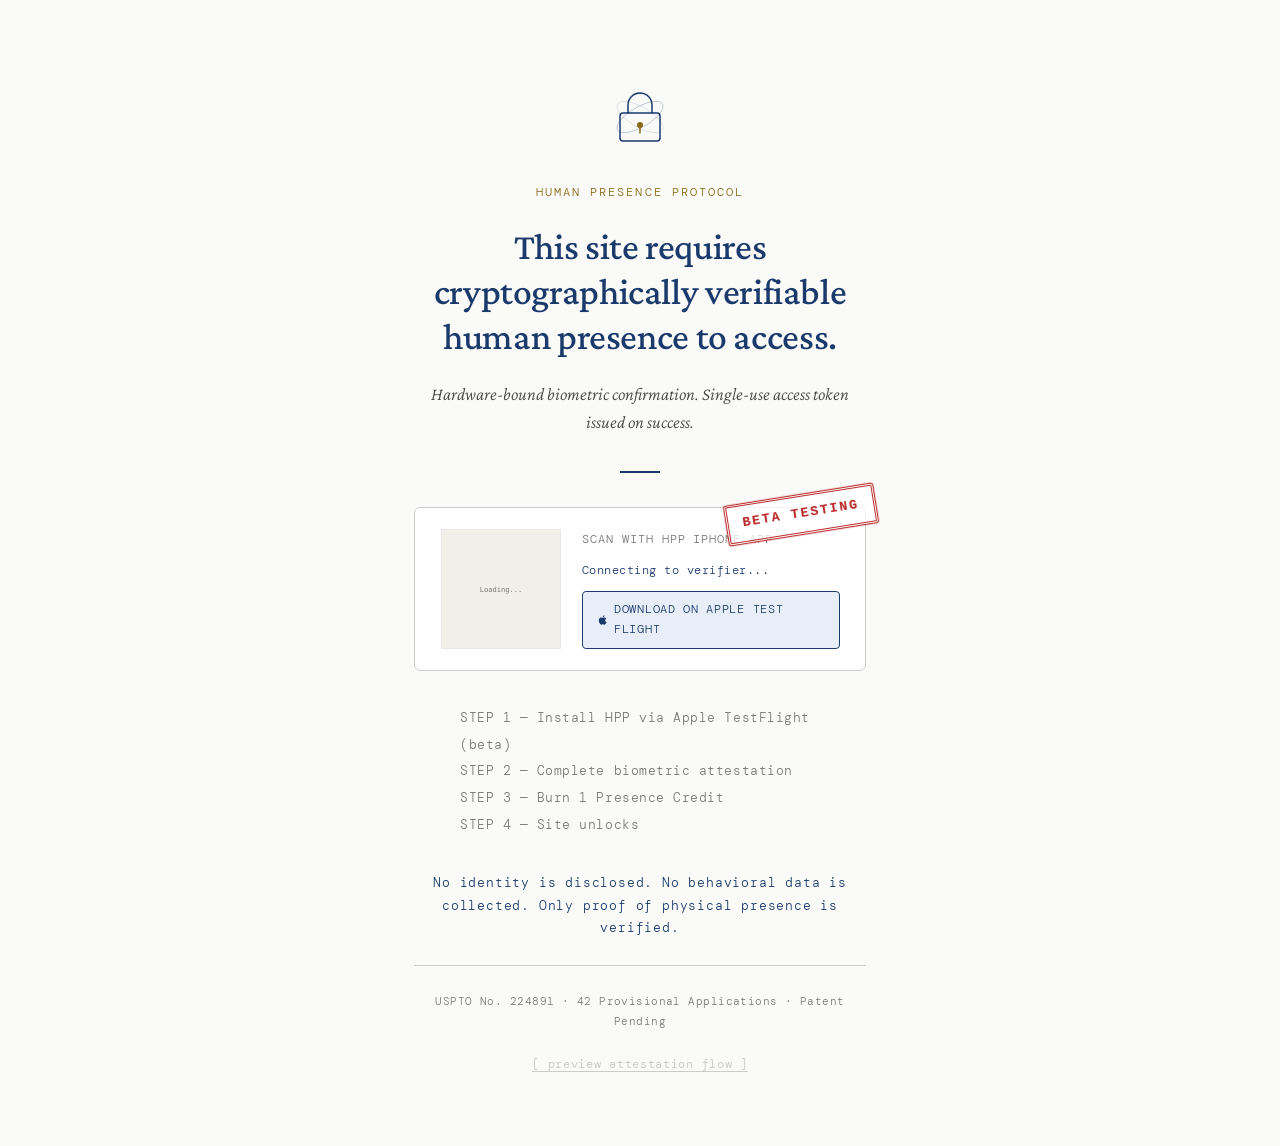
==== commit 5d5d34ae: "feat(landing): TestFlight beta CTA — link + red BETA TESTING stamp Gate page now points to the live " ====
--- a/index.html
+++ b/index.html
@@ -119,6 +119,35 @@
     margin-bottom: 2rem;
     border-radius: 6px;
     text-align: left;
+    position: relative;   /* anchor for .beta-stamp */
+    overflow: visible;
+  }
+
+  /* Fun red "BETA TESTING" rubber stamp overlay */
+  .beta-stamp {
+    position: absolute;
+    top: -14px;
+    right: -12px;
+    transform: rotate(-9deg);
+    border: 3px double #b71c1c;
+    color: #b71c1c;
+    background: rgba(255,255,255,0.82);
+    font-family: var(--mono, 'IBM Plex Mono', monospace);
+    font-weight: 700;
+    font-size: 0.78rem;
+    letter-spacing: 0.14em;
+    text-transform: uppercase;
+    padding: 6px 14px;
+    border-radius: 3px;
+    box-shadow: 0 0 0 1px rgba(183,28,28,0.15);
+    pointer-events: none;
+    user-select: none;
+    text-shadow: 0 0 1px rgba(183,28,28,0.25);
+    opacity: 0.92;
+    z-index: 2;
+  }
+  @media (max-width: 520px) {
+    .beta-stamp { top: -10px; right: 6px; font-size: 0.68rem; padding: 4px 10px; }
   }
   .qr-frame {
     width: 120px; height: 120px;
@@ -722,21 +751,22 @@
   <div class="gate-divider"></div>
 
   <div class="qr-row">
+    <span class="beta-stamp" aria-hidden="true">Beta Testing</span>
     <div class="qr-frame">
       <img id="qr-img" src="data:image/svg+xml,%3Csvg xmlns='http://www.w3.org/2000/svg' width='200' height='200'%3E%3Crect width='200' height='200' fill='%23f0efe9'/%3E%3Ctext x='100' y='105' text-anchor='middle' font-family='monospace' font-size='12' fill='%23777'%3ELoading...%3C/text%3E%3C/svg%3E" alt="Scan this QR code with the HPP iPhone app">
     </div>
     <div class="qr-right">
       <span class="qr-caption">Scan with HPP iPhone app</span>
       <span id="qr-status">Connecting to verifier...</span>
-      <a href="#" class="app-store-pill">
+      <a href="https://testflight.apple.com/join/35bx7ExY" class="app-store-pill" target="_blank" rel="noopener noreferrer">
         <svg width="12" height="12" viewBox="0 0 24 24" fill="#1a3a6b"><path d="M18.71 19.5c-.83 1.24-1.71 2.45-3.05 2.47-1.34.03-1.77-.79-3.29-.79-1.53 0-2 .77-3.27.82-1.31.05-2.3-1.32-3.14-2.53C4.25 17 2.94 12.45 4.7 9.39c.87-1.52 2.43-2.48 4.12-2.51 1.28-.02 2.5.87 3.29.87.78 0 2.26-1.07 3.8-.91.65.03 2.47.26 3.64 1.98-.09.06-2.17 1.28-2.15 3.81.03 3.02 2.65 4.03 2.68 4.04-.03.07-.42 1.44-1.38 2.83M13 3.5c.73-.83 1.94-1.46 2.94-1.5.13 1.17-.34 2.35-1.04 3.19-.69.85-1.83 1.51-2.95 1.42-.15-1.15.41-2.35 1.05-3.11z"/></svg>
-        Download on the App Store
+        Download on Apple Test Flight
       </a>
     </div>
   </div>
 
   <div class="gate-steps">
-    <div>STEP 1 &mdash; Download the HPP iPhone app</div>
+    <div>STEP 1 &mdash; Install HPP via Apple TestFlight (beta)</div>
     <div>STEP 2 &mdash; Complete biometric attestation</div>
     <div>STEP 3 &mdash; Burn 1 Presence Credit</div>
     <div>STEP 4 &mdash; Site unlocks</div>
@@ -947,23 +977,72 @@
       <strong>Patent Pending</strong> — All 42 provisional families filed under USPTO Customer No. 224891. All materials on this site are provided for evaluation purposes only and do not constitute legal advice. All patent applications are provisional and subject to examination.
     </div>
 
-    <div class="entry-grid" style="margin-top:3rem;">
-      <a class="entry-card" href="#remedy">
-        <span class="ec-label">For Regulators</span>
-        <span class="ec-title">Structural Remedy</span>
-        <p class="ec-desc">10-condition Srinivasan map. HPP as architecturally enforceable antitrust remedy. FTC / DOJ / AG entry point.</p>
+    <!-- ══ 6 KGM-DEFECT CARDS — each maps a verdict finding to its HPP remediation ══ -->
+    <!--    Each card links to a live verifier endpoint where the lawyer can run a       -->
+    <!--    real phone round-trip on their own device and see the remediation outcome.   -->
+    <p style="margin-top:3rem;margin-bottom:1rem;font-family:var(--mono);font-size:0.78rem;letter-spacing:0.1em;text-transform:uppercase;color:var(--ink-muted);">
+      The KGM verdict identified six design features as defective. Each card below shows how the implemented HPP system addresses one — and links to a live phone round-trip on the production verifier.
+    </p>
+
+    <div class="entry-grid">
+
+      <!-- 1. Notifications -->
+      <a class="entry-card" href="https://hpp-verifier.onrender.com/site#demo" target="_blank" rel="noopener">
+        <span class="ec-label">KGM Finding 1 · Notifications</span>
+        <span class="ec-title">Engagement-Maximizing Notifications</span>
+        <p class="ec-desc">Each attestation requires a Biometric Burn — a signed proof of present human consent on a hardware-bound device. The verifier rate-limits per device pub_key (default 30/min); exceeding the bound returns <span style="font-family:var(--mono);font-size:0.9em;">429 NPHT_RATE_EXCEEDED</span>. No engagement-multiplier is possible.</p>
+        <p style="margin-top:0.75rem;font-size:0.82rem;color:var(--accent);font-weight:600;">→ Run a phone round-trip · see your receipt</p>
       </a>
-      <a class="entry-card" href="#rad">
-        <span class="ec-label">For Counsel</span>
-        <span class="ec-title">RAD Documentation</span>
-        <p class="ec-desc">USPTO filing dates vs. KGM verdict. Six KGM features mapped to HPP applications. MDL 3047 bellwether context.</p>
+
+      <!-- 2. Like Counts -->
+      <a class="entry-card" href="https://hpp-verifier.onrender.com/site#demo" target="_blank" rel="noopener">
+        <span class="ec-label">KGM Finding 2 · Like Counts</span>
+        <span class="ec-title">Social-Validation Amplification</span>
+        <p class="ec-desc">Every attestation is bound to an ECDSA P-256 private key generated inside the iPhone's Secure Enclave. The key is non-exportable; the device that holds it cannot be cloned. A million inauthentic likes would require a million physical devices, each running a real human attestation.</p>
+        <p style="margin-top:0.75rem;font-size:0.82rem;color:var(--accent);font-weight:600;">→ Run a round-trip · receipt shows your unique pub_key</p>
       </a>
-      <a class="entry-card" href="#academic">
-        <span class="ec-label">For Academics</span>
-        <span class="ec-title">Formal Model</span>
-        <p class="ec-desc">Three formal notions + one physical assumption. Adversarial games. Necessity theorem. Dependency chain. USENIX NPHT submission.</p>
+
+      <!-- 3. Algorithmic Amplification -->
+      <a class="entry-card" href="https://hpp-verifier.onrender.com/chain" target="_blank" rel="noopener">
+        <span class="ec-label">KGM Finding 3 · Algorithmic Amplification</span>
+        <span class="ec-title">Inauthentic Signal Hiding</span>
+        <p class="ec-desc">Every successful attestation produces a chain-linked receipt — SHA-256 of canonical fields, linked to the previous receipt's hash. The full cross-user chain is publicly walkable at <span style="font-family:var(--mono);font-size:0.9em;">/chain</span>: sanitized projection (no pub keys, nonces, or signatures), but tamper-evident.</p>
+        <p style="margin-top:0.75rem;font-size:0.82rem;color:var(--accent);font-weight:600;">→ Open the public chain visualizer</p>
       </a>
-    </div>
+
+      <!-- 4. Beauty Filters -->
+      <a class="entry-card" href="https://hpp-verifier.onrender.com/site#demo" target="_blank" rel="noopener">
+        <span class="ec-label">KGM Finding 4 · Beauty Filters</span>
+        <span class="ec-title">Minor-Harm Without Identity Disclosure</span>
+        <p class="ec-desc">An age-gated site requests a min-age predicate (e.g. <span style="font-family:var(--mono);font-size:0.9em;">min_age=18</span>). The device evaluates locally against a stored DOB and returns only the boolean <span style="font-family:var(--mono);font-size:0.9em;">age_qualified</span>. The site never learns the user's date of birth, name, or any identifier.</p>
+        <p style="margin-top:0.75rem;font-size:0.82rem;color:var(--accent);font-weight:600;">→ Run a round-trip · see ENT.5 age predicate</p>
+      </a>
+
+      <!-- 5. Infinite Scroll -->
+      <a class="entry-card" href="https://hpp-verifier.onrender.com/site#demo" target="_blank" rel="noopener">
+        <span class="ec-label">KGM Finding 5 · Infinite Scroll</span>
+        <span class="ec-title">Window-Bounded Engagement</span>
+        <p class="ec-desc">Each session is window-bounded by a server-issued TTL. The Biometric Burn closes the attestation window when the token expires. Continued engagement requires a fresh attestation; sessions cannot run unattended past their TTL. There is no "logged in forever" state.</p>
+        <p style="margin-top:0.75rem;font-size:0.82rem;color:var(--accent);font-weight:600;">→ Run a round-trip · watch the session timer</p>
+      </a>
+
+      <!-- 6. Autoplay -->
+      <a class="entry-card" href="https://hpp-verifier.onrender.com/site#demo" target="_blank" rel="noopener">
+        <span class="ec-label">KGM Finding 6 · Autoplay</span>
+        <span class="ec-title">Passive-Consumption Signals</span>
+        <p class="ec-desc">Per-action attestation gates separate active human consent from passive consumption. Each unlock is bound to a single attestation event and a single session window. There is no autoplay-equivalent signal in the protocol — passive viewing produces no receipt and no presence credit.</p>
+        <p style="margin-top:0.75rem;font-size:0.82rem;color:var(--accent);font-weight:600;">→ Run a round-trip · second action requires re-attestation</p>
+      </a>
+
+    </div>
+
+    <!-- Audience routing kept as a small secondary line below the verdict-mapped cards -->
+    <p style="margin-top:2rem;font-size:0.9rem;color:var(--ink-muted);">
+      Looking for a specific cut? &nbsp;<a href="#remedy" style="color:var(--accent);">Structural Remedy</a> for regulators &middot; <a href="#rad" style="color:var(--accent);">KGM Filing Map</a> for counsel (full RAD chronology) &middot; <a href="#academic" style="color:var(--accent);">Formal Model</a> for academics.
+    </p>
+    <p style="margin-top:0.5rem;font-size:0.78rem;color:var(--ink-muted);font-style:italic;">
+      How a card works: tap the CTA, scan the QR with an iPhone, complete Face ID. After the verifier issues a receipt, the unified site loads with a collapsible <strong>CRYPTO LOG</strong> side panel that streams the actual <span style="font-family:var(--mono);">/challenge</span> · <span style="font-family:var(--mono);">/verify</span> · receipt-issuance calls in real time, and the six RAD demo cards let you re-run the round-trip in either iPhone or WebCrypto-simulation mode. Phase 2 (planned): in-gate KGM-defect framing so each card pre-loads the matching demo and the post-attestation page surfaces a per-defect "what this proves" outcome panel.
+    </p>
   </div>
 </section>
 
@@ -976,8 +1055,8 @@
     <p class="section-lead">HPP is a constraint-based attestation protocol. It enforces thermodynamic cost symmetry between humans and bots — not by detecting bot behavior, but by requiring physical costs that only a human body can produce. The human body is the non-parallelizable substrate; NPHT formalizes this. Architecture cannot be reversed by a platform decision. Presence Credits are a consequence of Biometric Burn, not a standalone economic invention. <em>HPP does not require identity disclosure; all attestations are pseudonymous and bound only to hardware, not identity.</em></p>
 
     <!-- 1.1 Notions -->
-    <h3 id="four-notions">1.1 — Three Formal Notions + One Physical Assumption</h3>
-    <p style="color:var(--ink-muted);font-size:0.95rem;margin-bottom:0.75rem;">HPP v1.2 §1.1 defines a notion as "a formally named, quantified property that parameterizes the adversarial model." Under this definition, the construction rests on three formal security notions (HPP-PRES, NPHT, Biometric Burn) and one physical assumption (H-Constant) that functions as a model-level notion. All four are required. Removing any one collapses the construction. The H-Constant is not proven within the model — it is assumed, in the same way that hardness assumptions (LWE, DDH, random oracle) are assumed in cryptography. All security claims that depend on it are assumption-conditional.</p>
+    <h3 id="four-notions">1.1 — Four Formal Notions + One Physical Assumption</h3>
+    <p style="color:var(--ink-muted);font-size:0.95rem;margin-bottom:0.75rem;">HPP v1.2 §1.1 defines a notion as "a formally named, quantified property that parameterizes the adversarial model." Under this definition, the construction rests on four formal security notions (HPP-PRES, NPHT, Biometric Burn, CCM) and one physical assumption (H-Constant) that functions as a model-level notion. All five are required. Removing any one collapses the construction. The H-Constant is not proven within the model — it is assumed, in the same way that hardness assumptions (LWE, DDH, random oracle) are assumed in cryptography. All security claims that depend on it are assumption-conditional.</p>
     <p style="color:var(--ink-muted);font-size:0.95rem;margin-bottom:0.5rem;font-style:italic;">Notions are properties; primitives are mechanisms; assumptions are premises.</p>
     <p style="color:var(--ink-muted);font-size:0.88rem;margin-bottom:1.5rem;">HPP is: a constraint-based attestation protocol · pseudonymous by design · hardware-bound, not identity-bound. &nbsp;HPP is not: biometrics-as-identity · surveillance · behavioral detection · a social credit system · a token economy.</p>
 
@@ -1007,6 +1086,12 @@
           <td class="td-bold">Biometric Burn</td>
           <td class="td-mono">Closure notion</td>
           <td>State transition validity</td>
+          <td>Proven conditional on assumptions</td>
+        </tr>
+        <tr>
+          <td class="td-bold">CCM</td>
+          <td class="td-mono">Convergent notion</td>
+          <td>Simultaneous constraint enforcement (non-decomposable gate)</td>
           <td>Proven conditional on assumptions</td>
         </tr>
         <tr style="background:var(--gold-light);">
@@ -1043,6 +1128,12 @@
       <span class="nb-id">Notion III — Biometric Burn</span>
       <div class="nb-name">Consumption-Closure Notion — State-Predicate Closure</div>
       <p>The consumption-closure notion. Biometric Burn is a formal state predicate: a valid attestation event transitions the attestation state of a hardware-bound device from an open-window state to a closed-window state, consuming a Biometric Liveness Gate signal that cannot be replayed or delegated. Presence Credits are the output of this state transition — a consequence of Biometric Burn, not a standalone economic invention. The notion closes the construction: no attestation is valid unless the hardware-bound liveness gate has been consumed in that Attestation Window. <em>Biometric Burn is not a rate limit; it is a state-predicate closure condition (v1.2 Definition 6).</em></p>
+    </div>
+
+    <div class="notion-block">
+      <span class="nb-id">Notion IV — CCM</span>
+      <div class="nb-name">Convergent Constraint Model — Simultaneous Non-Decomposable Gate</div>
+      <p>The structural meta-notion. CCM defines the property that all constraints in the set must be satisfied simultaneously at a single transition gate — no subset is sufficient, no sequential satisfaction is accepted, and no constraint can be bypassed or substituted. The transition is binary: all constraints true at the same instant produces a state change; any single failure produces total denial. This non-decomposability is the structural source of scale resistance: an attacker cannot specialize in defeating one constraint independently because partial satisfaction produces zero progress toward the transition. CCM is the candidate notion that binds HPP-PRES, NPHT, H-Constant, and Biometric Burn into a convergent construction rather than a layered one. <em>CCM is not defense in depth — it is convergent constraint enforcement. Constraints that can be satisfied independently can be attacked independently; CCM prevents decomposition by requiring simultaneity.</em></p>
     </div>
 
     <div class="callout">
@@ -1099,7 +1190,7 @@
 
     <!-- 1.3 Minimal Constraint Set -->
     <h3 id="minimal-constraint">1.3 — Minimal Constraint Set</h3>
-    <p>The Minimal Constraint Set consists of three formal notions (HPP-PRES, NPHT, Biometric Burn) and one physical assumption (H-Constant). All four are required. Removing any one collapses the construction under the adversarial model of v1.2. <em>The Minimal Constraint Set is not tunable; all four elements must hold simultaneously.</em></p>
+    <p>The Minimal Constraint Set consists of four formal notions (HPP-PRES, NPHT, Biometric Burn, CCM) and one physical assumption (H-Constant). All five are required. Removing any one collapses the construction under the adversarial model of v1.2. CCM is the structural meta-notion that enforces simultaneous satisfaction of the constraint set — without it, constraints degrade to sequential layers. <em>The Minimal Constraint Set is not tunable; all five elements must hold simultaneously.</em></p>
     <p style="color:var(--ink-muted);font-size:0.95rem;margin-top:0.75rem;">Server-time-authoritative gating and Hardware-Bound Keys are necessary implementation prerequisites — required for any valid instantiation — but they are not themselves the formal constraint set. They are conditions on which the notions depend, not the notions themselves.</p>
     <div class="two-col" style="margin:1.5rem 0;">
       <div class="card">
@@ -1560,7 +1651,7 @@
 
     <!-- NPHT -->
     <h3>6.1 — NPHT: Formal Model and Dependency Chain</h3>
-    <p>The NPHT paper presents the formal security model for HPP's three formal notions and one physical assumption. All four are model-level notions in the sense of v1.2 §1.1 — formally named, quantified properties that parameterize the adversarial model. The core is the necessity theorem: no system can satisfy HPP-PRES (unforgeability) without NPHT (throughput notion), H-Constant (physical assumption), and Biometric Burn (consumption-closure notion). The construction is assumption-conditional: all security claims depending on the H-Constant are conditional on that assumption holding.</p>
+    <p>The NPHT paper presents the formal security model for HPP's four formal notions and one physical assumption. All five are model-level notions in the sense of v1.2 §1.1 — formally named, quantified properties that parameterize the adversarial model. The core is the necessity theorem: no system can satisfy HPP-PRES (unforgeability) without NPHT (throughput notion), H-Constant (physical assumption), Biometric Burn (consumption-closure notion), and CCM (convergent constraint enforcement). The construction is assumption-conditional: all security claims depending on the H-Constant are conditional on that assumption holding.</p>
 
     <div class="card" style="margin:1.5rem 0;padding:1.25rem 1.5rem;">
       <h4>Dependency Chain</h4>
@@ -1570,7 +1661,7 @@
         &nbsp;&nbsp;&nbsp;&nbsp;→ HPP-PRES <span style="color:var(--ink-muted);">[security notion — conditional on NPHT and H-Constant]</span><br>
         &nbsp;&nbsp;&nbsp;&nbsp;&nbsp;&nbsp;→ Biometric Burn <span style="color:var(--ink-muted);">[consumption-closure notion — closes the construction]</span>
       </p>
-      <p style="font-size:0.88rem;color:var(--ink-muted);margin-top:0.5rem;">Each element is necessary. Removing any one collapses the construction. Three are formal security notions; one (H-Constant) is a physical assumption that functions as a model-level notion.</p>
+      <p style="font-size:0.88rem;color:var(--ink-muted);margin-top:0.5rem;">Each element is necessary. Removing any one collapses the construction. Four are formal security notions; one (H-Constant) is a physical assumption that functions as a model-level notion. CCM enforces simultaneous satisfaction across the entire constraint set.</p>
     </div>
 
     <div class="two-col" style="margin-top:1.5rem;">
@@ -1634,9 +1725,8 @@
       <div>
         <table class="data-table">
           <tbody>
-            <tr><td class="td-mono" style="width:40%;">Entity</td><td class="td-bold">Agile On Target LLC</td></tr>
-            <tr><td class="td-mono">State</td><td>North Carolina</td></tr>
-            <tr><td class="td-mono">Inventor</td><td class="td-bold">Thomas Elliott Friend (sole)</td></tr>
+            <tr><td class="td-mono" style="width:40%;">Inventor</td><td class="td-bold">Thomas Elliott Friend (sole)</td></tr>
+            <tr><td class="td-mono">Jurisdiction</td><td>North Carolina</td></tr>
             <tr><td class="td-mono">USPTO Customer</td><td class="td-mono">224891</td></tr>
             <tr><td class="td-mono">Affiliations</td><td>None — no defendant/plaintiff ties</td></tr>
             <tr><td class="td-mono">Licenses</td><td>None issued</td></tr>
@@ -1721,7 +1811,7 @@
       <div>
         <h3>What is the Human Presence Protocol?</h3>
         <p>The Human Presence Protocol is a patented architectural framework that allows a digital system to verify, with cryptographic certainty, that a signal was produced by a physically present human being — not a bot, not an AI agent, not a script.</p>
-        <p>It works by enforcing two implementation prerequisites that bots cannot satisfy at scale without physically multiplying human actors: a Hardware-Bound Key that cannot be exported from a specific physical device, and a Biometric Liveness Gate signal that must be produced within an Attestation Window set by a server, not a client clock. These prerequisites are underpinned by three formal security notions (HPP-PRES, NPHT, Biometric Burn) and one physical assumption (H-Constant) that together constitute the Minimal Constraint Set for Verifiable Presence Unforgeability.</p>
+        <p>It works by enforcing two implementation prerequisites that bots cannot satisfy at scale without physically multiplying human actors: a Hardware-Bound Key that cannot be exported from a specific physical device, and a Biometric Liveness Gate signal that must be produced within an Attestation Window set by a server, not a client clock. These prerequisites are underpinned by four formal security notions (HPP-PRES, NPHT, Biometric Burn, CCM) and one physical assumption (H-Constant) that together constitute the Minimal Constraint Set for Verifiable Presence Unforgeability.</p>
         <p>The result is a presence attestation — a cryptographic proof that a human being was physically present at the moment the attestation was produced. This proof cannot be faked by software alone.</p>
 
         <h3 style="margin-top:2rem;">Why does this matter?</h3>
@@ -1734,7 +1824,7 @@
         <p>P12 (Commitment-Based Presence Proof) enables zero-knowledge verification — a platform can confirm human presence without receiving user identity. Privacy is a design requirement, not a policy aspiration.</p>
 
         <h3 style="margin-top:2rem;">Who owns this?</h3>
-        <p>The HPP portfolio is owned by Agile On Target LLC, a North Carolina single-member LLC. Thomas Elliott Friend is the sole inventor. The company has no affiliations to any technology platform, no investors, and no licenses issued. The portfolio was filed under USPTO Customer No. 224891.</p>
+        <p>The HPP portfolio was filed by Thomas Elliott Friend as sole inventor under USPTO Customer No. 224891 (jurisdiction: North Carolina). The portfolio has no affiliations to any technology platform, no investors, and no licenses issued.</p>
 
         <h3 style="margin-top:2rem;">What is the status of the patents?</h3>
         <p>All 42 patent families are provisional and patent pending. Non-provisional conversion must be completed by February 14, 2027 to preserve the February 14, 2026 priority dates. The portfolio is not yet issued and is subject to USPTO examination.</p>
@@ -1781,7 +1871,7 @@
     <div class="warn-box">
       <strong>Terminology Reference</strong><br>
       <span style="font-family:var(--mono);font-size:0.82rem;line-height:2;">
-        <strong>Notion</strong> — a formal security property that the system must satisfy; three in HPP: HPP-PRES, NPHT, Biometric Burn ·
+        <strong>Notion</strong> — a formal security property that the system must satisfy; four in HPP: HPP-PRES, NPHT, Biometric Burn, CCM ·
         <strong>Assumption (Model-Level Notion)</strong> — H-Constant; a quantified, named, load-bearing physical assumption that parameterizes the adversarial model; not proven within the model, assumed — like LWE or random oracle in cryptography ·
         <strong>Primitive</strong> — an algorithmic or architectural building block implementing one or more notions (32 total: P1–P15, G1–G9, E1–E8) ·
         <strong>Invariant</strong> — a system-level property that must hold across all valid protocol states (15 total, INV-01–INV-15) ·
@@ -1805,7 +1895,7 @@
 
     <table class="data-table" style="margin-bottom:2rem;">
       <tbody>
-        <tr><td class="td-mono" style="width:35%;">Entity</td><td class="td-bold">Agile On Target LLC</td></tr>
+        <tr><td class="td-mono" style="width:35%;">Inventor</td><td class="td-bold">Thomas Elliott Friend (sole)</td></tr>
         <tr><td class="td-mono">Jurisdiction</td><td>North Carolina</td></tr>
         <tr><td class="td-mono">USPTO Customer</td><td class="td-mono">224891</td></tr>
       </tbody>
@@ -1813,7 +1903,7 @@
 
     <div class="warn-box">
       <strong>For Counsel and Regulatory Inquiry</strong><br>
-      Full technical record — including USPTO application numbers, filing dates, the RAD mapping to all six KGM jury findings, the USENIX NPHT submission, and supporting documentation — is available under appropriate confidentiality arrangements. Inquiries should be directed to Agile On Target LLC.
+      Full technical record — including USPTO application numbers, filing dates, the RAD mapping to all six KGM jury findings, the USENIX NPHT submission, and supporting documentation — is available under appropriate confidentiality arrangements. Inquiries are accepted under written request referencing USPTO Customer No. 224891.
     </div>
 
     <div class="warn-box" style="margin-top:1rem;border-color:#aac;">
@@ -1829,7 +1919,7 @@
     <div class="two-col" style="gap:3rem;">
       <div>
         <div class="footer-title">Human Presence Protocol</div>
-        <p>Agile On Target LLC · North Carolina<br>
+        <p>Jurisdiction: North Carolina<br>
         USPTO Customer No. 224891<br>
         42 Provisional Families · 1,429 Claims<br>
         Filed: February 14 – March 28, 2026<br>
@@ -1850,7 +1940,7 @@
         <p style="margin-top:1rem;">
           All patent applications are provisional and patent pending.<br>
           This site does not constitute legal advice.<br>
-          © 2026 Agile On Target LLC
+          © 2026 Human Presence Protocol
         </p>
       </div>
     </div>
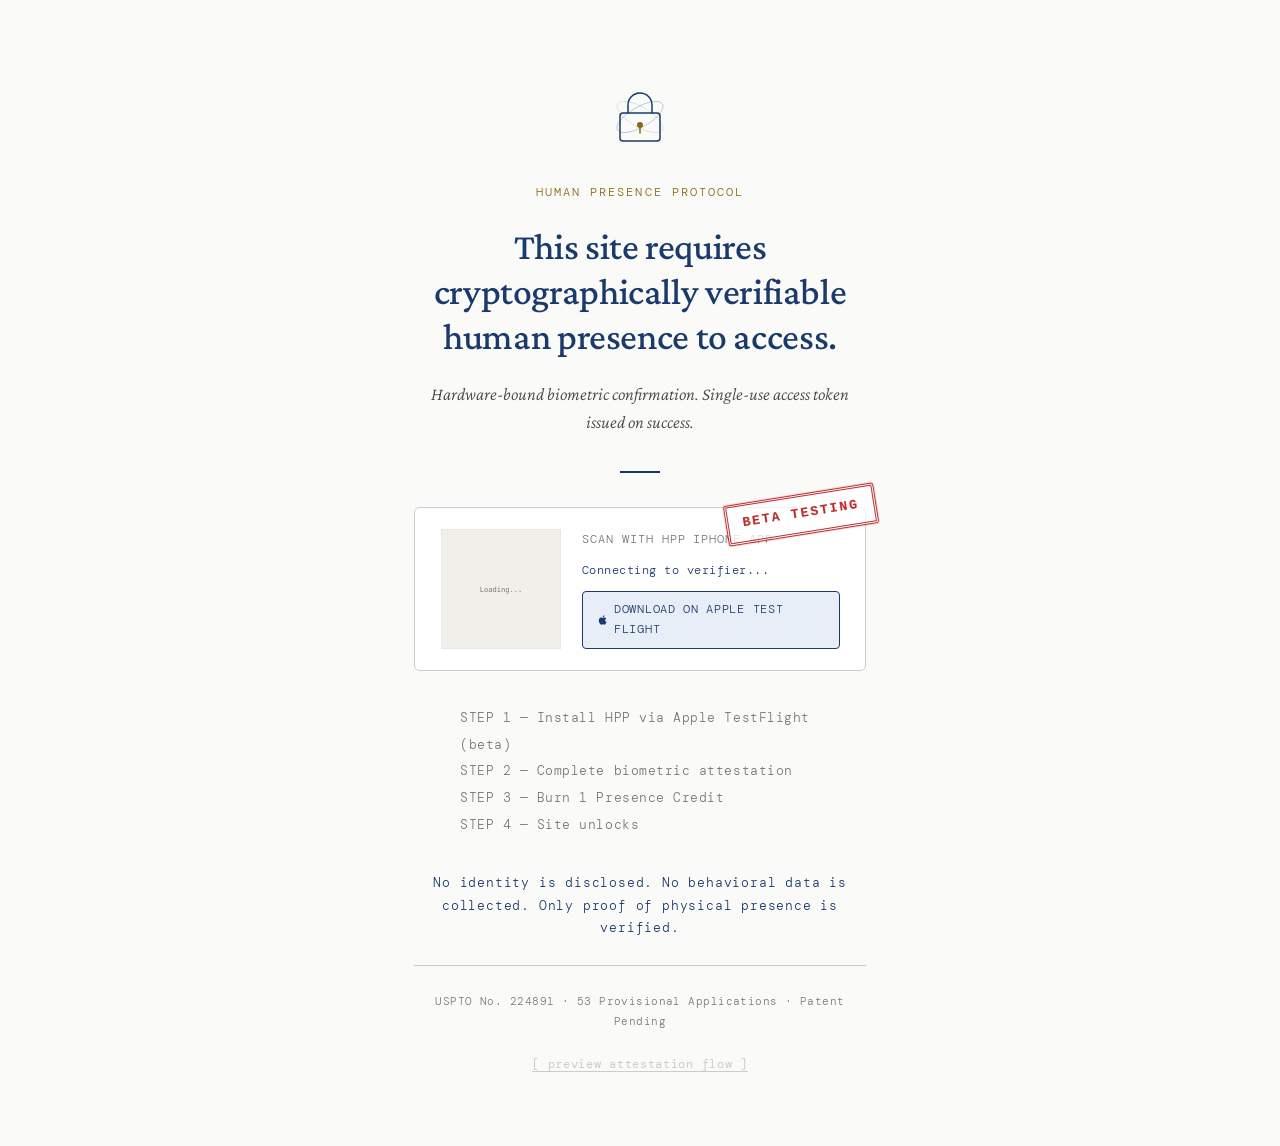
==== commit 07410916: "Update HPP site numerics and structure for KGM/MDL 3047 plaintiff counsel review - Portfolio total: " ====
--- a/index.html
+++ b/index.html
@@ -777,7 +777,7 @@
   </p>
 
   <div class="gate-footer">
-    USPTO No. 224891 &middot; 42 Provisional Applications &middot; Patent Pending
+    USPTO No. 224891 &middot; 53 Provisional Applications &middot; Patent Pending
   </div>
 
   <button class="demo-trigger" onclick="showWelcome()">[ preview attestation flow ]</button>
@@ -948,6 +948,8 @@
       <li><a href="#portfolio">Portfolio</a></li>
       <li><a href="#verification">Verification</a></li>
       <li><a href="#contact">Contact</a></li>
+      <li><a href="/privacy">Privacy</a></li>
+      <li><a href="/support">Support</a></li>
     </ul>
   </div>
 </nav>
@@ -964,17 +966,17 @@
       "Every machine proof imposes an energy tax; HPP reads a signal existence is already emitting. The human body is the proof. Existence is the work. Presence is the consensus."
     </p>
     <div class="warn-box" style="margin-bottom:0;">
-      <strong>Public Domain Release</strong> — This site releases the Human Presence Protocol (HPP) architecture into the public domain for evaluation, verification, and academic scrutiny. All 42 patent applications remain pending under USPTO Customer No. 224891; this release does not waive any patent rights.
+      <strong>Public Domain Release</strong> — This site releases the Human Presence Protocol (HPP) architecture into the public domain for evaluation, verification, and academic scrutiny. All 53 patent applications remain pending under USPTO Customer No. 224891; this release does not waive any patent rights.
     </div>
     <p class="hero-meta">
-      <span>42 provisional patent families</span> · Filed February 14 – March 28, 2026 ·
-      <span>1,429 claims</span> · 32 primitives · 15 invariants · 48 capability enablers ·
+      <span>53 provisional patent families</span> · Filed February 14 – April 23, 2026 ·
+      <span>1,429 claims</span> · 15 primitives · 14 invariants · 48 capability enablers ·
       NP Deadline: February 14, 2027
     </p>
 
 
     <div class="warn-box" style="margin-top:2.5rem;">
-      <strong>Patent Pending</strong> — All 42 provisional families filed under USPTO Customer No. 224891. All materials on this site are provided for evaluation purposes only and do not constitute legal advice. All patent applications are provisional and subject to examination.
+      <strong>Patent Pending</strong> — All 53 provisional families filed under USPTO Customer No. 224891. All materials on this site are provided for evaluation purposes only and do not constitute legal advice. All patent applications are provisional and subject to examination.
     </div>
 
     <!-- ══ 6 KGM-DEFECT CARDS — each maps a verdict finding to its HPP remediation ══ -->
@@ -1204,8 +1206,8 @@
     </div>
 
     <!-- 1.4 Primitives -->
-    <h3 id="primitives">1.4 — 32 Primitives (P1–P15 · G1–G9 · E1–E8)</h3>
-    <p style="color:var(--ink-muted);font-size:0.95rem;margin-bottom:1rem;">Primitives are algorithmic or architectural building blocks — they are distinct from notions. Notions are formal security properties; primitives are the specific mechanisms that implement them. Layer 8: P1–P15 (Human Presence Protocol) · Layer 9: G1–G9 (Constitutional Governance, open-sourced CC) · Layer 10: E1–E8 (Economic Framework). The 48 Capability Enablers (CE1–CE48) span all rings and express how primitives combine into deployable functions.</p>
+    <h3 id="primitives">1.4 — 15 Primitives (P1–P15)</h3>
+    <p style="color:var(--ink-muted);font-size:0.95rem;margin-bottom:1rem;">Primitives are algorithmic or architectural building blocks — they are distinct from notions. Notions are formal security properties; primitives are the specific mechanisms that implement them. The Human Presence Protocol defines 15 primitives (P1–P15) at Layer 8. Adjacent constants — G1–G9 (Constitutional Governance, open-sourced CC) and E1–E8 (Economic Framework) — are governance and economic parameters that operate alongside the primitives but are not themselves primitives. The 48 Capability Enablers (CE1–CE48) span all rings and express how primitives combine into deployable functions.</p>
     <div class="primitive-grid">
       <div class="primitive-cell"><span class="pc-id">P1</span><span class="pc-name">Time-Anchored Biometric Pulse</span></div>
       <div class="primitive-cell"><span class="pc-id">P2</span><span class="pc-name">Hardware-Bound Attestation Root</span></div>
@@ -1244,7 +1246,7 @@
       </div>
       <div class="card">
         <h4>INV Layer</h4>
-        <p style="font-size:0.9rem;">15 System Invariants. INV-01 through INV-15. Top-Level Domain namespace. INV-15 (Endpoint-Bound Attestation, App. No. 64/018,908) confirmed March 27, 2026.</p>
+        <p style="font-size:0.9rem;">14 System Invariants. INV-01 through INV-14. Top-Level Domain namespace. Endpoint-Bound Attestation (App. No. 64/018,908) was filed March 27, 2026 under the Pro-* series as Pro-S.</p>
       </div>
       <div class="card">
         <h4>ECO Layer</h4>
@@ -1361,23 +1363,28 @@
       </div>
       <div class="tl-item">
         <span class="tl-date" style="color:var(--green-dark);font-weight:500;">February 18, 2026 — HPP Wave 2</span>
-        <div class="tl-label">Pro-L and Pro-P Filed · <span class="badge badge-pre">35 days before verdict</span></div>
+        <div class="tl-label">Pro-L and Pro-P Filed (Wave 2 pre-verdict subset) · <span class="badge badge-pre">35 days before verdict</span></div>
         <p class="tl-desc">Pro-L: H-Constant Enforcement (App. No. 63/985,404) — physical lower-bound notion formalized. Pro-P: Age Verification (App. No. 63/985,418) — privacy-preserving age gate. Pro-L is a RAD anchor for enforcement economics. Pro-P is the RAD anchor for the beauty filter KGM feature.</p>
       </div>
       <div class="tl-item">
         <span class="tl-date" style="color:var(--red-dark);">March 25, 2026 — KGM Verdict</span>
-        <div class="tl-label">Meta and YouTube Found Liable · $6M Total</div>
-        <p class="tl-desc">Los Angeles Superior Court jury, JCCP 5255. 40+ hours deliberation over nine days. Meta: 70% ($4.2M). Google/YouTube: 30% ($1.8M). Section 230 rejected for design claims. 2,407 cases pending in federal MDL 3047. TikTok and Snap both settled pre-trial.</p>
+        <div class="tl-label">Meta and YouTube Found Liable · $6M Total ($3M compensatory + $3M punitive)</div>
+        <p class="tl-desc">Los Angeles Superior Court jury, JCCP 5255. Nearly 44 hours of deliberation over nine days. Meta: 70% ($4.2M). Google/YouTube: 30% ($1.8M). Compensatory damages of $3M plus $3M punitive ($2.1M Meta, $0.9M Google). Section 230 did not bar design-defect claims at trial; verdict is on appeal. ~2,400 cases pending in federal MDL 3047 (early 2026). TikTok and Snap both settled pre-trial.</p>
       </div>
       <div class="tl-item">
         <span class="tl-date" style="color:var(--ink-muted);">March 27–28, 2026 — HPP Waves 3 &amp; 4</span>
-        <div class="tl-label">29 Additional Applications · Portfolio Complete</div>
-        <p class="tl-desc">Pro-Q (Active-Passive Presence Tiers, App. No. 64/018,841), Pro-M (Child Safety, App. No. 64/018,735), INV-01 through INV-15 (TLD Namespace layer), ECO-A through ECO-H (economic layer). Portfolio complete: 42 families, 1,429 claims. Pro-Q and the INV layer are post-verdict enforcement architectures — they are not RAD anchors.</p>
+        <div class="tl-label">29 Additional Applications · INV + ECO Layers</div>
+        <p class="tl-desc">Pro-Q (Active-Passive Presence Tiers, App. No. 64/018,841), Pro-M (Child Safety, App. No. 64/018,735), Pro-S (Endpoint-Bound Attestation, App. No. 64/018,908), additional Pro-* applications (Pro-N, Pro-O, Pro-R, Pro-T), INV-01 through INV-14 (TLD Namespace layer), ECO-a through ECO-h (economic layer). Pro-Q, Pro-S, and the INV/ECO layers are post-verdict enforcement architectures — they are not RAD anchors.</p>
+      </div>
+      <div class="tl-item">
+        <span class="tl-date" style="color:var(--ink-muted);">April 23, 2026 — HPP Wave 6</span>
+        <div class="tl-label">10 Applications · Presence Gate Layer · <span class="badge badge-post">Post-verdict architecture</span></div>
+        <p class="tl-desc">Presence Gate NFT layer. INT-1 (Presence as Platform Primitive, App. No. 64/047,462), INT-2 (Presence-Verified Age Gating, 64/047,472), INT-3 (Presence-Gated Email, 64/047,480), NFT-1 (Co-Presence Minting Gate, 64/047,489), NFT-2 (Duration-Gated Token Tier, 64/047,498), NFT-3 (Soulbound Asymmetric Transfer, 64/047,508), PDI-1 (Presence-Derived Identity, 64/047,515), UC-1 (Presence-Verified Social Interaction, 64/047,522), WALLET-1 (Portable Recovery Artifact, 64/047,531), and ECO-EXT-1 (Presence Credit System extension, 64/047,547). All filed April 23, 2026 under Customer No. 224891. These are post-verdict enforcement and consumer-surface applications — they are not RAD anchors but extend the documented design space.</p>
       </div>
       <div class="tl-item">
         <span class="tl-date" style="color:var(--red-dark);font-weight:500;">June 15, 2026 — MDL 3047 Federal Trial 1</span>
         <div class="tl-label">First Federal Bellwether · RAD Window Closes</div>
-        <p class="tl-desc">Breathitt County Board of Education (KY), lead bellwether. Motley Rice trial counsel. All four defendants named. Six plaintiff experts cleared over Daubert challenges. RAD documentation must be in counsel's hands before this date.</p>
+        <p class="tl-desc">Breathitt County Board of Education (KY), lead bellwether. Motley Rice trial counsel. Originally named defendants: Meta, Google/YouTube, ByteDance/TikTok, Snap (Snap settled pre-trial). Plaintiff experts have survived Daubert challenges. RAD documentation must be in counsel's hands before this date.</p>
       </div>
       <div class="tl-item">
         <span class="tl-date" style="color:var(--accent);font-weight:500;">February 14, 2027 — NP Deadline</span>
@@ -1588,12 +1595,17 @@
         <tr>
           <td class="td-mono" style="color:var(--red-dark);font-weight:500;">Mar 25, 2026</td>
           <td class="td-bold">KGM Verdict — Meta + YouTube liable · $6M</td>
-          <td class="text-muted" style="font-size:0.85rem;">2,407 cases pending · Section 230 rejected for design claims</td>
+          <td class="text-muted" style="font-size:0.85rem;">~2,400 cases pending in MDL 3047 (early 2026) · Section 230 did not bar design-defect claims at trial; verdict on appeal</td>
         </tr>
         <tr>
           <td class="td-mono">Mar 27–28, 2026</td>
-          <td>HPP Waves 3 &amp; 4 — 29 additional applications · portfolio complete</td>
+          <td>HPP Waves 3 &amp; 4 — 29 applications · INV + ECO layers</td>
           <td><span class="badge badge-post">Post-verdict · Pro-Q is enforcement architecture, not RAD anchor</span></td>
+        </tr>
+        <tr>
+          <td class="td-mono">Apr 23, 2026</td>
+          <td>HPP Wave 6 — 10 applications · Presence Gate NFT layer</td>
+          <td><span class="badge badge-post">Post-verdict · architectural extension, not RAD anchor</span></td>
         </tr>
         <tr>
           <td class="td-mono" style="color:var(--red-dark);font-weight:500;">Jun 15, 2026</td>
@@ -1608,7 +1620,8 @@
       </tbody>
     </table>
 
-    <h3 style="margin-top:2.5rem;">4.2 — Plaintiff Counsel Firms (KGM / MDL 3047)</h3>
+    <h3 style="margin-top:2.5rem;">4.2 — Selected Plaintiff Counsel (KGM / MDL 3047)</h3>
+    <p style="font-size:0.88rem;color:var(--ink-muted);margin-top:0.5rem;font-style:italic;">Selected list. Additional JCCP/MDL plaintiff lead counsel includes firms not enumerated here (e.g., Kiesel Law, Panish Shea Ravipudi, Beasley Allen).</p>
     <div class="two-col" style="margin-top:1rem;">
       <div class="card">
         <h4>The Lanier Law Firm</h4>
@@ -1636,7 +1649,7 @@
       </div>
       <div class="card">
         <h4>Google/YouTube — Wilson Sonsini</h4>
-        <p style="font-size:0.9rem;">Luis Li, Melissa Mills, Ariel C. Anaba, Lauren Gallo White, Samantha A. Machock. Google stated intent to appeal.</p>
+        <p style="font-size:0.9rem;">Lead defense counsel for Google/YouTube. Google has stated intent to appeal.</p>
       </div>
     </div>
   </div>
@@ -1706,7 +1719,7 @@
 
     <div class="three-col" style="margin-bottom:3rem;">
       <div class="card" style="text-align:center;padding:2rem;">
-        <div style="font-family:var(--serif);font-size:3rem;font-weight:500;color:var(--accent);line-height:1;">42</div>
+        <div style="font-family:var(--serif);font-size:3rem;font-weight:500;color:var(--accent);line-height:1;">53</div>
         <div style="font-family:var(--mono);font-size:0.7rem;letter-spacing:0.1em;text-transform:uppercase;color:var(--ink-muted);margin-top:0.25rem;">Provisional Families</div>
       </div>
       <div class="card" style="text-align:center;padding:2rem;">
@@ -1714,8 +1727,8 @@
         <div style="font-family:var(--mono);font-size:0.7rem;letter-spacing:0.1em;text-transform:uppercase;color:var(--ink-muted);margin-top:0.25rem;">Total Claims</div>
       </div>
       <div class="card" style="text-align:center;padding:2rem;">
-        <div style="font-family:var(--serif);font-size:3rem;font-weight:500;color:var(--accent);line-height:1;">32</div>
-        <div style="font-family:var(--mono);font-size:0.7rem;letter-spacing:0.1em;text-transform:uppercase;color:var(--ink-muted);margin-top:0.25rem;">Primitives (P+G+E)</div>
+        <div style="font-family:var(--serif);font-size:3rem;font-weight:500;color:var(--accent);line-height:1;">15</div>
+        <div style="font-family:var(--mono);font-size:0.7rem;letter-spacing:0.1em;text-transform:uppercase;color:var(--ink-muted);margin-top:0.25rem;">Primitives (P1–P15)</div>
       </div>
     </div>
 
@@ -1751,7 +1764,12 @@
           <div class="tl-item">
             <span class="tl-date">March 27–28, 2026</span>
             <div class="tl-label">Waves 3–4 — 29 applications</div>
-            <p class="tl-desc">Pro-Q, Pro-M, INV-01 through INV-15, ECO-A through ECO-H. Portfolio complete.</p>
+            <p class="tl-desc">Pro-M, Pro-N, Pro-O, Pro-Q, Pro-R, Pro-S, Pro-T, INV-01 through INV-14, ECO-a through ECO-h.</p>
+          </div>
+          <div class="tl-item">
+            <span class="tl-date">April 23, 2026</span>
+            <div class="tl-label">Wave 6 — 10 applications</div>
+            <p class="tl-desc">Presence Gate NFT layer. INT-1, INT-2, INT-3, NFT-1, NFT-2, NFT-3, PDI-1, UC-1, WALLET-1, ECO-EXT-1. App. Nos. 64/047,462–64/047,547.</p>
           </div>
         </div>
       </div>
@@ -1784,15 +1802,21 @@
         </tr>
         <tr>
           <td class="td-bold">INV Layer</td>
-          <td class="td-mono">INV-01 – INV-15</td>
+          <td class="td-mono">INV-01 – INV-14</td>
           <td class="td-mono">Including 64/018,908</td>
-          <td>15 system invariants including P15 Endpoint-Bound Attestation (INV-15)</td>
+          <td>14 system invariants. (P15 / Endpoint-Bound Attestation is filed separately as Pro-S, App. No. 64/018,908.)</td>
         </tr>
         <tr>
           <td class="td-bold">ECO Layer</td>
           <td class="td-mono">ECO-A – ECO-H</td>
           <td>—</td>
           <td>Economic framework, Presence Credit supply, settlement, cross-platform interoperability</td>
+        </tr>
+        <tr>
+          <td class="td-bold">Presence Gate Layer</td>
+          <td class="td-mono">INT-1/2/3, NFT-1/2/3, PDI-1, UC-1, WALLET-1, ECO-EXT-1</td>
+          <td class="td-mono">64/047,462–64/047,547</td>
+          <td>Platform primitive SDK, age gating, presence-gated email, co-presence minting, duration-gated tier, soulbound transfer, derived identity, social verification, wallet recovery, credit-system extension</td>
         </tr>
       </tbody>
     </table>
@@ -1810,7 +1834,7 @@
     <div class="two-col" style="margin-top:2rem;">
       <div>
         <h3>What is the Human Presence Protocol?</h3>
-        <p>The Human Presence Protocol is a patented architectural framework that allows a digital system to verify, with cryptographic certainty, that a signal was produced by a physically present human being — not a bot, not an AI agent, not a script.</p>
+        <p>The Human Presence Protocol is a patent-pending architectural framework that allows a digital system to verify, with cryptographic certainty, that a signal was produced by a physically present human being — not a bot, not an AI agent, not a script.</p>
         <p>It works by enforcing two implementation prerequisites that bots cannot satisfy at scale without physically multiplying human actors: a Hardware-Bound Key that cannot be exported from a specific physical device, and a Biometric Liveness Gate signal that must be produced within an Attestation Window set by a server, not a client clock. These prerequisites are underpinned by four formal security notions (HPP-PRES, NPHT, Biometric Burn, CCM) and one physical assumption (H-Constant) that together constitute the Minimal Constraint Set for Verifiable Presence Unforgeability.</p>
         <p>The result is a presence attestation — a cryptographic proof that a human being was physically present at the moment the attestation was produced. This proof cannot be faked by software alone.</p>
 
@@ -1827,7 +1851,7 @@
         <p>The HPP portfolio was filed by Thomas Elliott Friend as sole inventor under USPTO Customer No. 224891 (jurisdiction: North Carolina). The portfolio has no affiliations to any technology platform, no investors, and no licenses issued.</p>
 
         <h3 style="margin-top:2rem;">What is the status of the patents?</h3>
-        <p>All 42 patent families are provisional and patent pending. Non-provisional conversion must be completed by February 14, 2027 to preserve the February 14, 2026 priority dates. The portfolio is not yet issued and is subject to USPTO examination.</p>
+        <p>All 53 patent families are provisional and patent pending. Non-provisional conversion must be completed by February 14, 2027 to preserve the February 14, 2026 priority dates. The portfolio is not yet issued and is subject to USPTO examination.</p>
       </div>
     </div>
   </div>
@@ -1844,7 +1868,7 @@
     <div class="three-col" style="margin:2rem 0;">
       <div class="card">
         <h4>USPTO Filing Record</h4>
-        <p style="font-size:0.9rem;">42 provisional applications · USPTO Customer No. 224891 · Priority dates: February 14, 2026 (Wave 1, 12 applications), February 18, 2026 (Wave 2, 2 applications), March 27–28, 2026 (Waves 3–4, 29 applications).</p>
+        <p style="font-size:0.9rem;">53 provisional applications · USPTO Customer No. 224891 · Priority dates: February 14, 2026 (Wave 1, 12 applications), February 18, 2026 (Wave 2, 2 applications), March 27–28, 2026 (Waves 3 & 4, 29 applications), April 23, 2026 (Wave 6, 10 applications).</p>
       </div>
       <div class="card">
         <h4>Formal Construction v1.2</h4>
@@ -1873,8 +1897,8 @@
       <span style="font-family:var(--mono);font-size:0.82rem;line-height:2;">
         <strong>Notion</strong> — a formal security property that the system must satisfy; four in HPP: HPP-PRES, NPHT, Biometric Burn, CCM ·
         <strong>Assumption (Model-Level Notion)</strong> — H-Constant; a quantified, named, load-bearing physical assumption that parameterizes the adversarial model; not proven within the model, assumed — like LWE or random oracle in cryptography ·
-        <strong>Primitive</strong> — an algorithmic or architectural building block implementing one or more notions (32 total: P1–P15, G1–G9, E1–E8) ·
-        <strong>Invariant</strong> — a system-level property that must hold across all valid protocol states (15 total, INV-01–INV-15) ·
+        <strong>Primitive</strong> — an algorithmic or architectural building block implementing one or more notions (15 total: P1–P15). G1–G9 (governance constants) and E1–E8 (economic constants) operate alongside primitives at adjacent layers. ·
+        <strong>Invariant</strong> — a system-level property that must hold across all valid protocol states (14 total, INV-01–INV-14) ·
         <strong>Presence Credits</strong> — non-transferable units produced by Biometric Burn state transitions ·
         <strong>Attestation Window</strong> — server-time-authoritative time slot within which a valid attestation must be produced ·
         <strong>Hardware-Bound Key</strong> — cryptographic key generated and stored within a Secure Enclave or TEE; not exportable ·
@@ -1921,8 +1945,8 @@
         <div class="footer-title">Human Presence Protocol</div>
         <p>Jurisdiction: North Carolina<br>
         USPTO Customer No. 224891<br>
-        42 Provisional Families · 1,429 Claims<br>
-        Filed: February 14 – March 28, 2026<br>
+        53 Provisional Families · 1,429 Claims<br>
+        Filed: February 14 – April 23, 2026<br>
         NP Deadline: February 14, 2027</p>
       </div>
       <div>
@@ -1936,6 +1960,9 @@
           <a href="#portfolio">Portfolio</a> ·
           <a href="#verification">Verification</a> ·
           <a href="#contact">Contact</a>
+          <br>
+          <a href="/privacy">Privacy Policy</a> ·
+          <a href="/support">Support</a>
         </p>
         <p style="margin-top:1rem;">
           All patent applications are provisional and patent pending.<br>
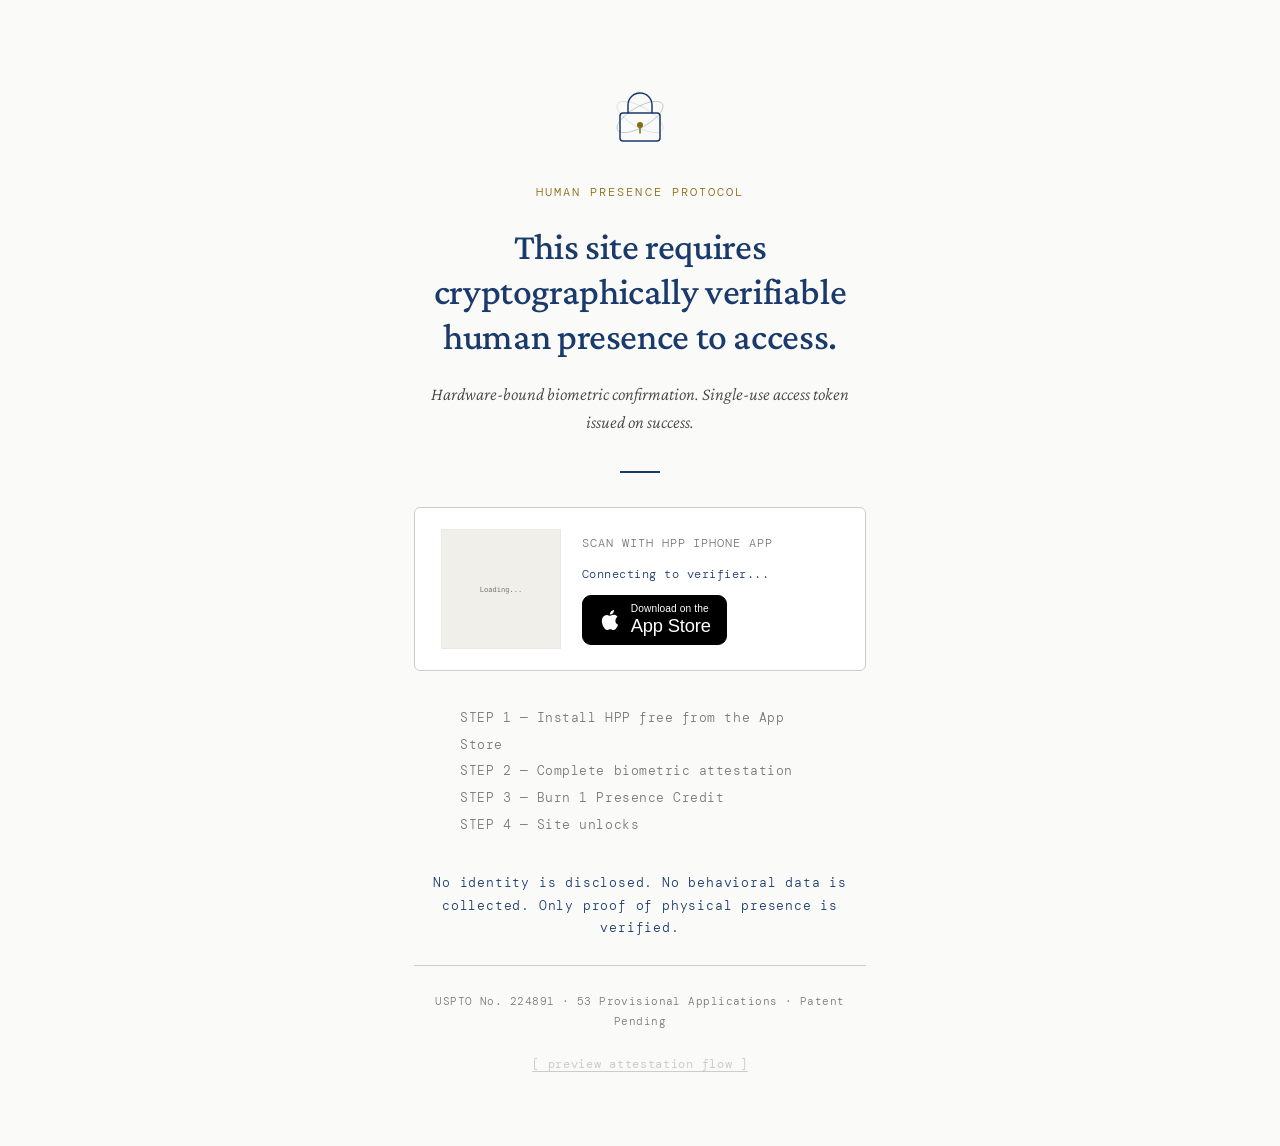
==== commit b4ae9c6b: "feat(landing): App Store launch — real download badge, TestFlight beta framing retired HPP iOS v1.1 " ====
--- a/index.html
+++ b/index.html
@@ -119,35 +119,8 @@
     margin-bottom: 2rem;
     border-radius: 6px;
     text-align: left;
-    position: relative;   /* anchor for .beta-stamp */
+    position: relative;
     overflow: visible;
-  }
-
-  /* Fun red "BETA TESTING" rubber stamp overlay */
-  .beta-stamp {
-    position: absolute;
-    top: -14px;
-    right: -12px;
-    transform: rotate(-9deg);
-    border: 3px double #b71c1c;
-    color: #b71c1c;
-    background: rgba(255,255,255,0.82);
-    font-family: var(--mono, 'IBM Plex Mono', monospace);
-    font-weight: 700;
-    font-size: 0.78rem;
-    letter-spacing: 0.14em;
-    text-transform: uppercase;
-    padding: 6px 14px;
-    border-radius: 3px;
-    box-shadow: 0 0 0 1px rgba(183,28,28,0.15);
-    pointer-events: none;
-    user-select: none;
-    text-shadow: 0 0 1px rgba(183,28,28,0.25);
-    opacity: 0.92;
-    z-index: 2;
-  }
-  @media (max-width: 520px) {
-    .beta-stamp { top: -10px; right: 6px; font-size: 0.68rem; padding: 4px 10px; }
   }
   .qr-frame {
     width: 120px; height: 120px;
@@ -196,6 +169,39 @@
   }
   .app-store-pill:hover { background: #dde6f2; }
 
+  /* App Store download badge (live public listing) */
+  .app-store-badge {
+    display: inline-flex;
+    align-items: center;
+    gap: 9px;
+    padding: 7px 15px 8px;
+    background: #000;
+    border: 1px solid #000;
+    border-radius: 9px;
+    text-decoration: none;
+    width: fit-content;
+    transition: opacity 0.15s;
+  }
+  .app-store-badge:hover { opacity: 0.82; }
+  .app-store-badge svg { flex-shrink: 0; }
+  .app-store-badge .asb-text {
+    display: flex;
+    flex-direction: column;
+    line-height: 1.15;
+    text-align: left;
+    font-family: -apple-system, BlinkMacSystemFont, 'Helvetica Neue', Helvetica, Arial, sans-serif;
+    color: #fff;
+  }
+  .app-store-badge .asb-small {
+    font-size: 0.6rem;
+    letter-spacing: 0.01em;
+  }
+  .app-store-badge .asb-large {
+    font-size: 1.08rem;
+    font-weight: 500;
+    letter-spacing: -0.01em;
+  }
+
   /* Steps */
   .gate-steps {
     font-family: var(--mono);
@@ -751,22 +757,24 @@
   <div class="gate-divider"></div>
 
   <div class="qr-row">
-    <span class="beta-stamp" aria-hidden="true">Beta Testing</span>
     <div class="qr-frame">
       <img id="qr-img" src="data:image/svg+xml,%3Csvg xmlns='http://www.w3.org/2000/svg' width='200' height='200'%3E%3Crect width='200' height='200' fill='%23f0efe9'/%3E%3Ctext x='100' y='105' text-anchor='middle' font-family='monospace' font-size='12' fill='%23777'%3ELoading...%3C/text%3E%3C/svg%3E" alt="Scan this QR code with the HPP iPhone app">
     </div>
     <div class="qr-right">
       <span class="qr-caption">Scan with HPP iPhone app</span>
       <span id="qr-status">Connecting to verifier...</span>
-      <a href="https://testflight.apple.com/join/35bx7ExY" class="app-store-pill" target="_blank" rel="noopener noreferrer">
-        <svg width="12" height="12" viewBox="0 0 24 24" fill="#1a3a6b"><path d="M18.71 19.5c-.83 1.24-1.71 2.45-3.05 2.47-1.34.03-1.77-.79-3.29-.79-1.53 0-2 .77-3.27.82-1.31.05-2.3-1.32-3.14-2.53C4.25 17 2.94 12.45 4.7 9.39c.87-1.52 2.43-2.48 4.12-2.51 1.28-.02 2.5.87 3.29.87.78 0 2.26-1.07 3.8-.91.65.03 2.47.26 3.64 1.98-.09.06-2.17 1.28-2.15 3.81.03 3.02 2.65 4.03 2.68 4.04-.03.07-.42 1.44-1.38 2.83M13 3.5c.73-.83 1.94-1.46 2.94-1.5.13 1.17-.34 2.35-1.04 3.19-.69.85-1.83 1.51-2.95 1.42-.15-1.15.41-2.35 1.05-3.11z"/></svg>
-        Download on Apple Test Flight
+      <a href="https://apps.apple.com/app/human-presence-protocol-hpp/id6762528053" class="app-store-badge" target="_blank" rel="noopener noreferrer" aria-label="Download Human Presence Protocol on the App Store">
+        <svg width="24" height="24" viewBox="0 0 24 24" fill="#ffffff" aria-hidden="true"><path d="M18.71 19.5c-.83 1.24-1.71 2.45-3.05 2.47-1.34.03-1.77-.79-3.29-.79-1.53 0-2 .77-3.27.82-1.31.05-2.3-1.32-3.14-2.53C4.25 17 2.94 12.45 4.7 9.39c.87-1.52 2.43-2.48 4.12-2.51 1.28-.02 2.5.87 3.29.87.78 0 2.26-1.07 3.8-.91.65.03 2.47.26 3.64 1.98-.09.06-2.17 1.28-2.15 3.81.03 3.02 2.65 4.03 2.68 4.04-.03.07-.42 1.44-1.38 2.83M13 3.5c.73-.83 1.94-1.46 2.94-1.5.13 1.17-.34 2.35-1.04 3.19-.69.85-1.83 1.51-2.95 1.42-.15-1.15.41-2.35 1.05-3.11z"/></svg>
+        <span class="asb-text">
+          <span class="asb-small">Download on the</span>
+          <span class="asb-large">App Store</span>
+        </span>
       </a>
     </div>
   </div>
 
   <div class="gate-steps">
-    <div>STEP 1 &mdash; Install HPP via Apple TestFlight (beta)</div>
+    <div>STEP 1 &mdash; Install HPP free from the App Store</div>
     <div>STEP 2 &mdash; Complete biometric attestation</div>
     <div>STEP 3 &mdash; Burn 1 Presence Credit</div>
     <div>STEP 4 &mdash; Site unlocks</div>
